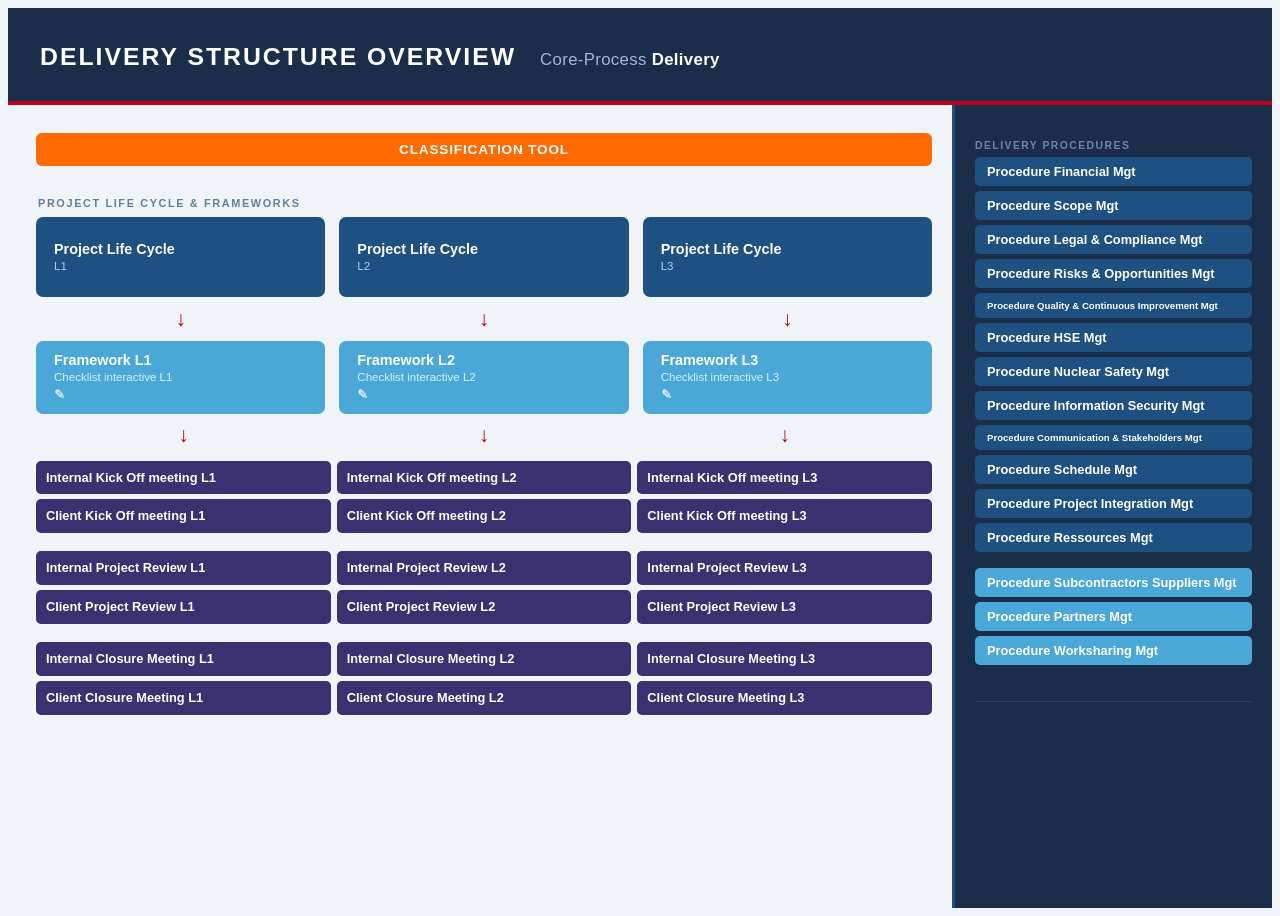
==== index.html @ 49df0cae "Add files via upload" ====
<!doctype html>
<html lang="fr">
<head>
  <meta charset="utf-8">
  <meta name="viewport" content="width=device-width, initial-scale=1">
  <title>Delivery Structure Overview</title>
  <link rel="stylesheet" href="styles.css">
</head>
<body>

<header class="page-header">
  <h1>Delivery Structure Overview</h1>
  <span class="sub">Core-Process <strong>Delivery</strong></span>
</header>

<div class="layout">

  <!-- ═══════════════ LEFT ═══════════════ -->
  <div class="left-panel">

    <div class="classification-banner">Classification Tool</div>

    <p class="section-title">Project Life Cycle &amp; Frameworks</p>

    <div class="plc-section">

      <!-- Level 1 -->
      <div class="plc-row">
        <button class="btn-plc" onclick="window.open('Life_cycle.html', '_blank')">
          Project Life Cycle
          <span class="btn-label">L1</span>
        </button>
        <span class="row-arrow">↓</span>
        <button class="btn-framework" onclick="window.open('matrix.html?phase=opportunity', '_blank')">
          Framework L1
          <span class="btn-label">Checklist interactive L1</span>
        </button>
      </div>

      <!-- Level 2 -->
      <div class="plc-row">
        <button class="btn-plc" onclick="window.open('Life_cycle.html', '_blank')">
          Project Life Cycle
          <span class="btn-label">L2</span>
        </button>
        <span class="row-arrow">↓</span>
        <button class="btn-framework" onclick="window.open('matrix.html?phase=opportunity', '_blank')">
          Framework L2
          <span class="btn-label">Checklist interactive L2</span>
        </button>
      </div>

      <!-- Level 3 -->
      <div class="plc-row">
        <button class="btn-plc" onclick="window.open('Life_cycle.html', '_blank')">
          Project Life Cycle
          <span class="btn-label">L3</span>
        </button>
        <span class="row-arrow">↓</span>
        <button class="btn-framework" onclick="window.open('matrix.html?phase=opportunity', '_blank')">
          Framework L3
          <span class="btn-label">Checklist interactive L3</span>
        </button>
      </div>
    </div>

    <!-- Governance meetings -->
    <div class="meetings-section">
      <div class="meetings-levels" id="meetingLevels"></div>
    </div>

  </div>

  <!-- ═══════════════ RIGHT ═══════════════ -->
  <div class="right-panel">

    <!-- Procedures -->
    <div>
      <p class="right-section-title">Delivery Procedures</p>
      <div class="procedures-grid" id="procedureButtons"></div>
      <div class="procedures-grid" id="procedureButtons2"></div>
    </div>

    <hr class="right-divider">
  </div>
</div>

<script src="data.js"></script>
<script src="home.js"></script>
</body>
</html>
---- styles.css ----
:root {
  --ink: #111827;
  --muted: #5b6472;
  --line: #d8dee8;
  --paper: #f7f9fb;
  --panel: #ffffff;
  --orange: #ff6b00;
  --orange-sand: #FAB475;
  --orange-dark: #ad4100;
  --red: #c90009;
  --red-dark: #970007;
  --red-sand: #FF7A7A;
  --teal: #0997bd;
  --purple: #a72feb;
  --blue: #075d84;
  --sand: #f0d8c2;
  --shadow: 0 16px 38px rgba(16, 24, 40, .12);
  --blue-dark:   #1a2e4a;
  --blue-mid:    #1e5082;
  --blue-light:  #2e7bbf;
  --blue-pale:   #4aa8d8;
  --violet:      #3b3070;
  --violet-hover:#4d409a;
  --red-accent:  #c0001a;
  --white:       #ffffff;
  --bg:          #f0f4f8;
  --text-light:  #e8f0f8;
  --border:      #c8d8e8;
  --assystel-blue: #0078c8;
}

* {
  box-sizing: border-box;
}

body {
  font-family: 'Segoe UI', Arial, sans-serif;
  background: var(--bg);
  min-height: 100vh;
  display: flex;
  flex-direction: column;
}

button,
input {
  font: inherit;
}

button {
  cursor: pointer;
}

/* ── Header ── */
.page-header {
  background: var(--blue-dark);
  color: var(--white);
  padding: 18px 32px 14px;
  border-bottom: 4px solid var(--red-accent);
  display: flex;
  align-items: baseline;
  gap: 24px;
}
.page-header h1 {
  font-size: 1.55rem;
  font-weight: 800;
  letter-spacing: 0.08em;
  text-transform: uppercase;
}

.page-header .sub {
  font-size: 1.05rem;
  font-weight: 400;
  color: #a0b8d0;
  letter-spacing: 0.02em;
}

.page-header .sub strong {
  color: var(--white);
  font-weight: 700;
}

/* ── Layout ── */
.layout {
  display: flex;
  gap: 0;
  flex: 1;
  min-height: 0;
}

/* ── Left panel ── */
.left-panel {
  flex: 1 1 0;
  padding: 28px 20px 28px 28px;
  display: flex;
  flex-direction: column;
  gap: 0;
}

/* ── Right panel ── */
.right-panel {
  width: 320px;
  min-width: 260px;
  background: var(--blue-dark);
  padding: 24px 20px;
  display: flex;
  flex-direction: column;
  gap: 16px;
  border-left: 3px solid var(--blue-mid);
}

/* ── Section titles ── */
.section-title {
  font-size: 0.68rem;
  font-weight: 700;
  letter-spacing: 0.15em;
  text-transform: uppercase;
  color: #6080a0;
  margin-bottom: 8px;
  padding-left: 2px;
}

/* ── Classification Tool banner ── */
.classification-banner {
  background: var(--orange);
  color: var(--white);
  font-weight: 700;
  font-size: 0.85rem;
  letter-spacing: 0.06em;
  text-transform: uppercase;
  padding: 9px 18px;
  border-radius: 6px;
  margin-bottom: 20px;
  text-align: center;
  cursor: default;
}

/* ── PLC rows ── */
.plc-section {
  display: flex;
  flex-direction: row;
  gap: 14px;
}

.plc-row {
  display:flex;
  flex-direction: column;
  align-items: stretch;
  gap: 10px;
  flex: 1;
}

/* PLC button (blue dark) → index.html */
.btn-plc {
  background: var(--blue-mid);
  color: var(--white);
  border: none;
  border-radius: 7px;
  padding: 10px 18px;
  font-size: 0.9rem;
  font-weight: 700;
  cursor: pointer;
  height: 80px;
  width: 100%;
  min-width: 0;
  text-align: left;
  line-height: 1.3;
  transition: background 0.15s, transform 0.1s;
}

.btn-plc:hover { background: var(--blue-light); transform: translateY(-1px); }
.btn-plc .btn-label { font-size: 0.72rem; font-weight: 400; color: #b0d0ee; display: block; }
/* Arrow connector */
.row-arrow {
  display: flex;
  flex-direction: column;
  align-items: center;
  color: var(--red-accent);
  font-size: 1.3rem;
  font-weight: 900;
  padding: 0 2px;
  user-select: none;
}

.row-arrow2 {
  display: flex;
  flex-direction: column;
  align-items: center;
  color: var(--red-accent);
  font-size: 1.3rem;
  font-weight: 900;
  user-select: none;
  padding: 9px 2px;
}

/* Framework button (light blue) → matrix.html */
.btn-framework {
  background: var(--blue-pale);
  color: var(--white);
  border: none;
  border-radius: 7px;
  padding: 10px 18px;
  font-size: 0.9rem;
  font-weight: 700;
  cursor: pointer;
  text-align: left;
  line-height: 1.3;
  transition: background 0.15s, transform 0.1s;
}

.btn-framework:hover { background: #2e9dd4; transform: translateY(-1px); }
.btn-framework .btn-label { font-size: 0.72rem; font-weight: 400; color: #d8f0fc; display: block; }
/* ── Dots on framework ── */
.btn-framework::after {
  content: " ✎";
  font-size: 0.8rem;
  opacity: 0.7;
}

/* ── Right panel sections ── */
.right-section-title {
  font-size: 0.65rem;
  font-weight: 700;
  letter-spacing: 0.14em;
  text-transform: uppercase;
  color: #6888a8;
  margin-bottom: 6px;
}

/* Procedure buttons */
.procedures-grid {
  display: flex;
  flex-direction: column;
  gap: 5px;
  margin-bottom: 16px;
}

.large-btn-procedure {
  background: var(--blue-mid);
  color: var(--white);
  border: none;
  border-radius: 5px;
  padding: 7px 12px;
  font-size: 0.6rem;
  font-weight: 600;
  cursor: pointer;
  text-align: left;
  transition: background 0.15s;
  white-space: nowrap;
  overflow: hidden;
  text-overflow: ellipsis;
}

.btn-procedure {
  background: var(--blue-mid);
  color: var(--white);
  border: none;
  border-radius: 5px;
  padding: 7px 12px;
  font-size: 0.8rem;
  font-weight: 600;
  cursor: pointer;
  text-align: left;
  transition: background 0.15s;
  white-space: nowrap;
  overflow: hidden;
  text-overflow: ellipsis;
}

.large-btn-procedure2 {
  background: var(--blue-mid);
  color: var(--white);
  border: none;
  border-radius: 5px;
  padding: 7px 12px;
  font-size: 0.6rem;
  font-weight: 600;
  cursor: pointer;
  text-align: left;
  transition: background 0.15s;
  white-space: nowrap;
  overflow: hidden;
  text-overflow: ellipsis;
}

.btn-procedure2 {
  background: var(--blue-pale);
  color: var(--white);
  border: none;
  border-radius: 5px;
  padding: 7px 12px;
  font-size: 0.8rem;
  font-weight: 600;
  cursor: pointer;
  text-align: left;
  transition: background 0.15s;
  white-space: nowrap;
  overflow: hidden;
  text-overflow: ellipsis;
}

.btn-procedure:hover { background: var(--blue-light); }
.btn-procedure2:hover { background: #2e9dd4; }
.large-btn-procedure:hover { background: var(--blue-light); }
.large-btn-procedure2:hover { background: #2e9dd4; }


/* ── Procedure sub-buttons ── */
.proc-wrapper {
  display: flex;
  flex-direction: column;
}

.btn-procedure.is-expanded {
  border-bottom-left-radius: 0;
  border-bottom-right-radius: 0;
  background: var(--blue-light);
}

.proc-sub-group {
  display: none;
  flex-direction: column;
  gap: 2px;
  padding: 4px 0 4px 16px;
  border-left: 3px solid var(--blue-light);
  margin-left: 6px;
}

.proc-sub-group.open {
  display: flex;
}

.btn-procedure--child {
  border-radius: 4px;
  font-size: 0.77rem;
}

.btn-procedure--child::before {
  content: "└ ";
  opacity: 0.45;
  font-size: 0.72rem;
}

.btn-procedure--child2 {
  border-radius: 4px;
  font-size: 0.52rem;
}

.btn-procedure--child2::before {
  content: "└ ";
  opacity: 0.45;
  font-size: 0.47rem;
}

.btn-procedure--doc {
  background: var(--violet);
}

.btn-procedure--doc:hover {
  background: var(--violet-hover);
}

/* Sub-docs row (PMOP, HSE Plan, etc.) */
.subdocs-row {
  display: flex;
  flex-wrap: wrap;
  gap: 5px;
  margin-bottom: 4px;
}

.btn-subdoc {
  background: #14243a;
  color: #88b0d0;
  border: 1px solid #2a4a6a;
  border-radius: 4px;
  padding: 4px 10px;
  font-size: 0.72rem;
  font-weight: 600;
  cursor: default;
  letter-spacing: 0.04em;
}

.btn-subdoc:hover{
  cursor: pointer;
}

/* Meeting / governance buttons */
.meetings-section {
  flex: 1;
}
.meetings-levels {
  display: flex;
  gap: 6px;
  flex:1;
}

.meetings-col {
  flex: 1;
  display: flex;
  flex-direction: column;
  gap: 5px;
}

.btn-meeting {
  background: var(--violet);
  color: var(--white);
  border: none;
  border-radius: 5px;
  padding: 9px 10px;
  font-size: 0.8rem;
  font-weight: 600;
  cursor: pointer;
  text-align: left;
  line-height: 1.25;
  transition: background 0.15s;
  width: 100%;
}

.btn-meeting:hover { background: var(--violet-hover); }
/* "Applied when relevant" note */
.applied-note {
  font-size: 0.65rem;
  color: #6888a8;
  font-style: italic;
  margin-top: 6px;
  text-align: right;
}

/* Divider line in right panel */
.right-divider {
  border: none;
  border-top: 1px solid #2a3e56;
  margin: 4px 0;
}

/* Linked-to badge */
.linked-badge {
  display: inline-block;
  background: #0e1e2e;
  border: 1px solid #2a4a6a;
  border-radius: 4px;
  padding: 3px 8px;
  font-size: 0.65rem;
  color: #6888a8;
  margin-bottom: 4px;
}

/* ─── Layout ─── */

.page {
  width: min(1600px, 100%);
  margin: 0 auto;
  padding: 28px clamp(16px, 2vw, 34px) 42px;
}

.topbar {
  display: grid;
  grid-template-columns: 1fr auto;
  gap: 20px;
  align-items: end;
  margin-bottom: 18px;
}

.topbar.is-bid {
  direction: ltr;
}

.topbar.is-real {
  direction: rtl;
  text-align: right;
}

.topbar.is-real .subtitle {
  margin-left: auto;
  margin-right: 0;
}

/* Empêche le texte de s'inverser aussi */
.topbar.is-real > * {
  direction: ltr;
}

.page_title {
  margin: 0;
  color: var(--blue);
  font-size: clamp(30px, 5vw, 66px);
  line-height: .95;
  text-transform: uppercase;
  letter-spacing: 0;
  text-shadow: 0 3px 0 rgba(0, 0, 0, .10);
}

.subtitle {
  margin: 8px 0 0;
  max-width: 860px;
  color: var(--muted);
  font-size: 16px;
  line-height: 1.45;
}

.workspace {
  display: grid;
  grid-template-columns: minmax(0, 1fr) 330px;
  gap: 18px;
  align-items: start;
}

.main {
  min-width: 0;
}

/* ─── Lifecycle diagram ─── */

.lifecycle {
  position: relative;
  min-height: 680px;   /* était 520px — plus de hauteur pour séparer les deux tracks */
  overflow: hidden;
  border: 1px solid var(--line);
  border-radius: 8px;
  background: #eef5f6;
  box-shadow: var(--shadow);
}

.lane-label {
  position: absolute;
  left: 24px;
  z-index: 2;
  margin: 0;
  font-weight: 900;
  text-transform: uppercase;
  letter-spacing: 0;
  text-shadow: 0 3px 0 rgba(0, 0, 0, .10);
}

.lane-label.bid {
  position: absolute;
  top: 18px;
  left: 24px;
  color: var(--orange);
  font-size: clamp(22px, 3vw, 38px);
  font-weight: 900;
  text-transform: uppercase;
  z-index: 2;
}

.lane-label.real {
  position: absolute;
  bottom: 270px;
  left: 24px;
  color: var(--red);
  font-size: clamp(22px, 3vw, 38px);
  font-weight: 900;
  text-transform: uppercase;
  z-index: 2;
  margin-bottom: 15px;
}

.bid-track,
.real-track
.gate-track {
  position: absolute;
  left: 28px;
  right: 28px;
  display: grid;
  z-index: 3;
}

.bid-track {
  position: absolute;
  top: 80px;
  left: 28px;
  right: 28px;
  display: grid;
  /* 4 phases + 4 gates (gate after each phase incl. handover transition) */
  grid-template-columns: 1fr 52px 1fr 52px 1fr 52px 1fr 52px;
  gap: 0;
  align-items: stretch;
  z-index: 3;
  margin-top: 30px;
}

.gate-track {
  position: absolute;
  top: 80px;
  left: 28px;
  right: 28px;
  display: grid;
  grid-template-columns: repeat(4, minmax(130px, 1fr));
  z-index: 3;
}

/* ─── Gate node (clickable, intercalated between phases) ─── */
.gate-node {
  display: flex;
  flex-direction: column;
  align-items: center;
  justify-content: flex-start;
  padding-top: 14px;
  gap: 5px;
  background: var(--orange-sand);
  border: none;
  border: 2px solid rgba(255,255,255,.45);
  color: var(--orange-dark);
  cursor: pointer;
  transition: filter .15s, transform .15s;
  position: relative;
  min-height: 86px;
  overflow: visible;
}

.gate-node2 {
  display: flex;
  flex-direction: column;
  align-items: center;
  justify-content: flex-start;
  padding-top: 14px;
  gap: 5px;
  background: var(--red-sand);
  border: none;
  border: 2px solid rgba(255,255,255,.45);
  color: var(--red-dark);
  cursor: pointer;
  transition: filter .15s, transform .15s;
  position: relative;
  min-height: 86px;
  overflow: visible;
}

.gate-node,
.gate-node2 {
  width: 100%;
  padding-top: 8px;
  padding-bottom: 15px;
  min-height: unset;
}

.gate-node:hover {
  filter: brightness(.88);
  transform: translateY(-2px);
}

.gate-node2:hover {
  filter: brightness(.88);
  transform: translateY(-2px);
}

.gate-node-badge {
  font-size: 9px;
  font-weight: 800;
  color: #fff;
  background: var(--teal);
  border: 2px dashed #fff;
  border-radius: 50%;
  width: 50px;
  height: 50px;
  display: flex;
  align-items: center;
  justify-content: center;
  text-align: center;
  line-height: 1.1;
  flex-shrink: 0;
}

.gate-node-badge2 {
  font-size: 9px;
  font-weight: 800;
  color: #fff;
  background: var(--purple);
  border: 2px dashed #fff;
  border-radius: 50%;
  width: 50px;
  height: 50px;
  display: flex;
  align-items: center;
  justify-content: center;
  text-align: center;
  line-height: 1.1;
  flex-shrink: 0;
}

.gate-node-badge,
.gate-node-badge2 {
  position: absolute;
  top: 0;                   /* bord supérieur du wrapper */
  left: 50%;
  transform: translate(-50%, -85%);  /* 75% du badge dépasse au-dessus, 25% reste dans le wrapper */
  z-index: 4;
  flex-shrink: 0;
  /* conserver toutes vos autres règles (taille, couleur, border...) */
}

.gate-node-symbol {
  display: flex;
  align-items: center;
  justify-content: center;
  width: 32px;
  height: 32px;
  border-radius: 5px;
  background: #f4d4a6;
  color: #111827;
  font-size: 20px;
  font-weight: 900;
  flex-shrink: 0;
}

.gate-node-title {
  writing-mode: horizontal-tb;   /* remplace vertical-rl */
  transform: none;
  font-size: clamp(10px, 1.4vw, 13px);
  font-weight: 900;
  text-transform: uppercase;
  text-align: center;
  color: var(--orange-dark);
  line-height: 1.2;
  margin-top: 25px;
  padding: 0 2px;
  white-space: normal;
  width: 100px;
}

.gate-node-title2 {
  writing-mode: horizontal-tb;   /* remplace vertical-rl */
  transform: none;
  font-size: clamp(10px, 1.4vw, 13px);
  font-weight: 900;
  text-transform: uppercase;
  text-align: center;
  color: var(--orange-dark);
  line-height: 1.2;
  margin-top: 5px;
  padding: 0 2px;
  white-space: normal;
  width: 100px;
  margin-left: 50px;
}

.gate-node-title3 {
  transform: translateX(-50%) rotate(-90deg);  font-size: clamp(10px, 1.4vw, 13px);
  font-weight: 900;
  text-transform: uppercase;
  text-align: center;
  color: var(--orange-dark);
  line-height: 1.2;
  margin-top: 24px;
  padding: 0 2px;
  white-space: normal;
  width: 100px;
  margin-left: 95px;
}

.real-track {
  position: absolute;
  bottom: -35px;
  left: 28px;
  right: 28px;
  display: grid;
  /* 4 real phases + 3 gates between them */
  grid-template-columns: 1fr 52px 52px 1fr 52px 52px 52px 1fr 52px 52px 1fr;
  gap: 0;
  align-items: stretch;
  z-index: 3;
  height: 184.242px;
}

/* ─── Phase nodes ─── */

.phase-wrapper {
  display: flex;
  flex-direction: column;
  align-items: stretch;
  min-width: 0;
}

.phase-node {
  min-height: 60px;       /* était 86px */
  border: 0;
  border-right: 2px solid rgba(255, 255, 255, .52);
  padding: 10px 14px;     /* était 14px 20px 14px */
  color: #fff;
  text-align: left;
  box-shadow: 0 4px 18px rgba(6, 6, 8, 0.18);
  transition: transform .16s ease, filter .16s ease, box-shadow .16s ease;
}

.phase-node:hover,
.phase-node:focus-visible {
  transform: translateY(-2px);
  filter: brightness(0.88);
  outline: 3px solid rgba(9, 151, 189, .26);
  outline-offset: 3px;
  color: #fff;
}

.phase-node.active {
  box-shadow: 0 0 0 4px #fff, 0 0 0 8px rgba(9, 151, 189, .42), 0 14px 30px rgba(17, 24, 39, .22);
}

.phase-node.bid  { background: var(--orange); }
.phase-node.real { background: var(--red); }
.phase-node.gate {background: #f79595;}
.phase-node.after { background: #ef9825; }

.phase-title {
  display: block;
  font-weight: 900;
  font-size: clamp(12px, 2.4vw, 14px);
  line-height: 1;
  text-transform: uppercase;
  letter-spacing: 0;
}

.phase-kicker {
  display: block;
  margin-top: 4px;
  font-weight: 800;
  font-size: clamp(8px, 2.4vw, 12px);
  text-transform: uppercase;
  opacity: .94;
}

.phase-note {
  margin: 4px 4px 0;
  font-style: italic;
  font-weight: 600;
  font-size: 11px;
  line-height: 1.25;
  color: #555;            /* texte sombre sur fond clair */
  text-align: left;
}

/* ─── Handover loop arrow ─── */

.handover-loop {
  position: absolute;
  top: 142px;
  right: 92px;
  width: 270px;
  height: 245px;
  border: 46px solid var(--orange);
  border-left-color: transparent;
  border-radius: 50%;
  transform: rotate(18deg);
  z-index: 1;
  opacity: .95;
}

.handover-loop::after {
  content: "";
  position: absolute;
  right: 12px;
  bottom: -53px;
  width: 0;
  height: 0;
  border-left: 62px solid transparent;
  border-right: 22px solid transparent;
  border-top: 72px solid var(--orange);
  transform: rotate(-20deg);
}

/* ─── Real-track backing strip ─── */

.real-backing {
  position: absolute;
  left: 0;
  right: 200px;
  bottom: 210px;
  height: 60px;
  background: var(--sand);
  border-radius: 0 54px 54px 0;
  z-index: 1;
}

/* ─── Governance bar ─── */

.governance {
  position: absolute;
  left: 0;
  right: 0;
  bottom: 205px;
  z-index: 2;
}

.gov-title {
  margin-left: 28px;
  color: var(--teal);
  font-weight: 900;
  text-transform: uppercase;
  font-size: 15px;
}

.gov-title-cell {
  position: relative;
  vertical-align: top;
  padding: 4px 0 0 0;
}

.gov-bar-label-cell {
  padding-left: 12px;
  font-weight: 700;
  font-size: 12px;
  color: #fff;
  height: 36px;
  vertical-align: middle;
}

.gov-line.internal { background: var(--teal); }
.gov-line.client   { background: var(--purple); }

/* ─── Content area ─── */

.content {
  margin-top: 18px;
  display: grid;
  grid-template-columns: minmax(0, 1fr);
  gap: 16px;
}

/* ─── Matrix panel ─── */

.matrix-panel {
  min-width: 0;
  border: 1px solid var(--line);
  border-radius: 8px;
  background: #fff;
  box-shadow: var(--shadow);
  overflow: visible; /* ← était hidden */
}

.matrix-head.bid { background: var(--orange); }

.matrix-current {
  flex: 0 0 auto;
  margin-right: 1px;
  padding: 8px 10px;
  border: 1px solid rgba(255, 255, 255, .48);
  border-radius: 8px;
  font-weight: 900;
  text-transform: uppercase;
  white-space: nowrap;
}


.arrow-right {
  font-size: 1.5em;
  display: inline-block;
  vertical-align: middle;
  color: #fff;
}

.arrow-left {
  font-size: 1.5em; 
  display: inline-block;
  vertical-align: middle;
  transform: scaleX(-1);
  color: #fff;
}

.matrixCtext {
  vertical-align: middle;
  color: #fff;
}

.matrix-wrap {
  overflow: auto;
  max-height: 800px;
  border-radius: 8px; /* reprend le rayon ici */
  min-width: 0;
}

.matrix-footer-wrap {
  position: sticky;
  bottom: 0;
  z-index: 10;
  background: #fff;
  overflow: hidden;
  border-top: 2px solid var(--teal);
  /*overflow: visible;
  height: auto;       
  flex-shrink: 0;*/ /* ← ne se compresse pas si dans un flex */
}

.matrix-footer-wrap .footer-table {
  width: 100%;
  min-width: 980px; /* même min-width que checklist-table */
  border-collapse: separate;
  border-spacing: 0;
  table-layout: fixed; /* colonnes identiques au tableau principal */
}

.checklist-table {
  width: 100%;
  min-width: 1160px;
  border-collapse: separate;
  border-spacing: 0;
}

.checklist-table th,
.checklist-table td {
  border-right: 1px solid var(--line);
  border-bottom: 1px solid var(--line);
  vertical-align: top;
}

.checklist-table thead th {
  position: sticky;
  top: 0;
  z-index: 3;
  color: #fff;
  background: var(--orange);
  text-align: left;
}

.checklist-table tfoot td {
  position: sticky;
  z-index: 3;
}

.checklist-table tfoot tr {
  height: 36px;
}

.checklist-table tfoot .gov-row-label td {
  bottom: 72px;
  background: #f7f9fb;   /* fond opaque indispensable pour le sticky */
}

.checklist-table tfoot .gov-row-internal td {
  bottom: 36px;
  background: var(--teal); /* cohérent avec gov-bar-label-cell.internal */
}

.checklist-table tfoot .gov-row-client td {
  bottom: 0;
  background: var(--purple); /* cohérent avec gov-bar-label-cell.client */
}

/* première colonne du tfoot : sticky horizontal ET vertical cumulés */
.checklist-table tfoot td:first-child {
  z-index: 5; /* au-dessus des autres cellules sticky */
}



/* Étiquettes de gauche : sticky aussi horizontalement */
.checklist-table tfoot td:first-child {
  position: sticky;
  left: 0;
  z-index: 5;    /* au-dessus des autres cellules sticky */
}

/* fond opaque pour la colonne gauche du tfoot selon la ligne */
.checklist-table tfoot .gov-row-label td:first-child   { background: #f7f9fb !important; }
.checklist-table tfoot .gov-row-internal td:first-child { background: var(--teal) !important; }
.checklist-table tfoot .gov-row-client td:first-child   { background: var(--purple) !important; }
.checklist-table thead th:first-child {
  left: 0;
  z-index: 4;
}

.checklist-table tbody th.row-category {
  position: sticky;
  left: 0;
  z-index: 2;
  background: #fff;   /* fond opaque pour masquer ce qui passe derrière */
}

.phase-column {
  min-width: 205px;
  border: 0;
  padding: 12px 14px;
  color: #fff;
  background: transparent;
  text-align: left;
  font-weight: 900;
  text-transform: uppercase;
  line-height: 1.08;
}

.phase-column span {
  display: block;
  margin-top: 4px;
  font-size: 11px;
  opacity: .86;
}

.row-category {
  min-width: 205px;
  border: 0;
  padding: 12px 14px;
  color: #fff;
  background: transparent;
  font-weight: 900;
  text-transform: uppercase;
  line-height: 1.08;
}

.row-category button {
  display: grid;
  grid-template-columns: 75px 1fr;
  grid-template-rows: auto auto;
  gap: 15px;
  width: 100%;
  min-height: unset;
  border: 0;
  padding :10px;
  color: var(--blue);
  background: #fff;
  text-align: left;
  font-weight: 900;
  text-transform: uppercase;
  line-height: 1.1;
}

.row-category .mark {
  grid-column: 1;
  grid-row: 1 / 3;
  width: 75px;
  height: 75px;
  border-radius: 6px;
  object-fit: contain;
}

.matrix-cell {
  min-width: 205px;
  height: 82px;
  padding: 12px 14px;
  background: #fff8f8;
}

.active-column {
  background: var(--orange-dark);
}

.matrix-cell.active-column {
  background: var(--orange-dark);
}

.matrix-cell.active-column button {
  color: #fff;
}

.matrix-cell.active-column .cell-count {
  color: #fff;
}

.matrix-cell.active-column .cell-preview {
  color: rgba(255, 255, 255, 0.85);
}

.matrix-cell:nth-child(even):not(.active-column):not(.active) { background: #fff; }

.matrix-cell button {
  width: 100%;
  height: 100%;
  min-height: unset;
  border: 0;
  padding: 10px 12px;
  color: var(--ink);
  background: transparent;
  text-align: left;
}

.matrix-cell button:hover,
.matrix-cell button:focus-visible,
.row-category button:hover,
.row-category button:focus-visible {
  outline: 3px solid rgba(9, 151, 189, .22);
  outline-offset: -3px;
  background: #edfaff;
}

.matrix-cell.active-column button:hover {
  background: var(--orange);
}

.matrix-cell.active {
  background: var(--orange);
  box-shadow: inset 0 0 0 3px var(--muted);
}

.cell-count {
  display: block;
  color: var(--blue);
  font-size: 12px;
  font-weight: 900;
  text-transform: uppercase;
}

.cell-preview {
  display: block;
  margin-top: 6px;
  max-height: 48px;
  overflow: hidden;
  color: var(--muted);
  font-size: 12px;
  line-height: 1.32;
}

.is-hidden { display: none; }

/* ─── Governance tfoot ─── */

/* tfoot rows: don't override td sticky with static on the tr */

tfoot td {
  background: #f7f9fb;
}

.gov-row-title td {
  background: #f7f9fb !important;
  border-top: 2px solid var(--teal);
  padding: 6px 12px;
  padding-bottom: 60px;
}

.gov-strip-label {
  display: block;
  font-size: 13px;
  font-weight: 900;
  color: var(--teal);
  text-transform: uppercase;
  padding: 6px 0;
}

.gov-title-cell {
  position: relative;
  vertical-align: top;
  padding: 4px 0 0 0;
  background: #f7f9fb !important;
  border-top: 2px solid var(--teal);
}

.gov-gate-label {
  font-size: 11px;
  font-weight: 900;
  text-transform: uppercase;
  color: #fff;
  line-height: 1.2;
  text-align: right;
  display: block;
  padding: 0 4px;
}

.gov-gate-card {
  position: absolute;
  right: -48px;
  top: 4px;
  width: 96px;
  padding: 6px 8px;
  background: #f4d4a6;
  border: 2px solid rgba(255, 255, 255, .65);
  border-radius: 4px;
  box-shadow: 0 4px 12px rgba(17, 24, 39, .18);
  z-index: 20;
  text-align: center;
}

.gov-gate-title {
  font-size: 11px;
  font-weight: 900;
  text-transform: uppercase;
  color: var(--orange-dark);
  line-height: 1.15;
}

.gov-bar-label-cell {
  height: 36px;
  padding: 0 12px;
  font-weight: 700;
  font-size: 12px;
  color: #fff;
  vertical-align: middle;
}

.gov-bar-label-cell.internal { background: var(--teal) !important; }
.gov-bar-label-cell.client   { background: var(--purple) !important; }

.gov-cell-bar {
  position: relative;
  height: 36px;
  padding: 0;
  vertical-align: middle;
}

.gov-cell-bar.internal { background: var(--teal) !important; }
.gov-cell-bar.client   { background: var(--purple) !important; }

.gov-badge-btn {
  position: absolute;
  right: -22px;
  top: -43px;
  z-index: 20; /* au-dessus de tout */
  width: 44px;
  height: 44px;
  border: 3px dashed #fff;
  border-radius: 50%;
  background: var(--teal);
  color: #fff;
  font-size: 18px;
  font-weight: 900;
  cursor: pointer;
  transition: filter .14s;
}

.gate-wrapper {
  display: flex;
  flex-direction: column;
  align-items: center;
  position: relative;
  min-width: 0;
  padding-top: 12.5px;        /* 25% de la hauteur du badge (50px * 0.25) : le badge dépasse à 75% au-dessus du wrapper */
}

/* Bande visible entre le haut du wrapper et le gate-node : habille les 25%
   du badge qui restent "à l'intérieur" avec le même fond/bordure que le node.
   Elle dépasse aussi un peu au-dessus du wrapper et un peu en dessous du
   début du gate-node, pour créer l'effet "pilule" autour du badge. */
.gate-wrapper--bid::before,
.gate-wrapper--real::before {
  content: "";
  position: absolute;
  top: -15px;
  left: 0;
  right: 0;
  height: 31.5px;            /* 6px au-dessus + 12.5px d'origine + 6px en dessous */
  border-left: 2px solid rgba(255,255,255,.45);
  border-right: 2px solid rgba(255,255,255,.45);
  border-radius: 10px 10px 0 0;
  z-index: 2;
}

.gate-wrapper--bid::before {
  background: var(--orange-sand);
}

.gate-wrapper--real::before {
  background: var(--red-sand);
}

.gov-badge-btn:hover { filter: brightness(1.2); }

.checklist-table tfoot.gov-strip tr {
  height: auto;
}

.checklist-table tfoot.gov-strip td {
  overflow: visible;
}

.checklist-table tfoot.gov-strip .gov-row-label {
  height: 30px;
}

.checklist-table tfoot.gov-strip .gov-row-internal {
  height: 38px;
}

.checklist-table tfoot.gov-strip .gov-row-client {
  height: 112px;
}

.checklist-table tfoot.gov-strip .gov-row-label td {
  bottom: 150px;
  z-index: 8;
  background: #f7f9fb !important;
  border-bottom: 0;
}

.checklist-table tfoot.gov-strip .gov-row-internal td {
  bottom: 112px;
  z-index: 20;
  height: 38px;
  background: transparent !important;
  border-bottom: 0;
}

.checklist-table tfoot.gov-strip .gov-row-client td {
  bottom: 0;
  z-index: 10;
  height: 112px;
  background: rgba(255, 255, 255, .97) !important;
  border-bottom: 0;
}

.checklist-table tfoot.gov-strip td:first-child {
  z-index: 45;
}

.checklist-table tfoot.gov-strip .gov-row-internal td:first-child {
  z-index: 42;
  background: var(--teal) !important;
}

.checklist-table tfoot.gov-strip .gov-row-client td:first-child {
  z-index: 45;
  background: linear-gradient(to bottom, #eef5f8 0 4px, var(--purple) 4px 42px, rgba(255, 255, 255, .97) 42px 100%) !important;
}

.checklist-table tfoot.gov-strip .gov-cell-bar {
  position: sticky;
}

.checklist-table tfoot.gov-strip .gov-cell-bar::before {
  content: "";
  position: absolute;
  left: -1px;
  right: -1px;
  z-index: 0;
  pointer-events: none;
}

.checklist-table tfoot.gov-strip .gov-cell-bar::after {
  content: "";
  position: absolute;
  left: -1px;
  right: -1px;
  top: 0;
  height: 4px;
  z-index: 0;
  background: #eef5f8;
  pointer-events: none;
}

.checklist-table tfoot.gov-strip .gov-cell-before-event::before {
  right: 42px;
}

.checklist-table tfoot.gov-strip .gov-cell-after-event::before {
  left: 38px;
}

.checklist-table tfoot.gov-strip .gov-cell-end-event::before {
  right: 92px;
}


.checklist-table tfoot.gov-strip.gov-strip-real .gov-cell-before-event::before {
  right: 40px;
}


.checklist-table tfoot.gov-strip.gov-strip-real .gov-cell-after-event::before {
  left: 32px;
}

.checklist-table tfoot.gov-strip .gov-cell-bar.internal::before {
  top: 0;
  height: 38px;
  background: var(--teal);
}

.checklist-table tfoot.gov-strip .gov-cell-bar.client::before {
  top: 4px;
  height: 38px;
  background: var(--purple);
}

.checklist-table tfoot.gov-strip .gov-cell-bar.internal::after {
  display: none;
}

/* ── Separator line between internal and client rows ── */
/* Drawn on the client row's ::after, same span as the bars,
   so it naturally stops at gate boundaries. */


.gov-strip .gov-strip-label {
  color: #12a6c8;
  font-size: 14px;
  line-height: 1;
  padding: 10px 0 4px;
  text-shadow: 0 1px 0 rgba(255, 255, 255, .8);
}

.gov-strip .gov-bar-label-cell {
  white-space: nowrap;
}

.gov-strip .gov-bar-label-cell.internal {
  font-size: 14px;
  font-weight: 500;
  text-align: center;
  vertical-align: middle;
}

.gov-strip .gov-bar-label-cell.client {
  padding-top: 10px;
  font-size: 14px;
  font-weight: 500;
  text-align: center;
  vertical-align: top;
}

.gov-strip .gov-cell-bar {
  overflow: visible;
}

.checklist-table tfoot.gov-strip .gov-row-internal td.gov-cell-with-event {
  z-index: 40;
}

.gov-event {
  position: absolute;
  top: -34px;
  right: -43px;
  z-index: 12;
  width: 88px;
  height: 172px;
  border: 0;
  padding: 0;
  color: inherit;
  background: transparent;
  overflow: visible;
  isolation: isolate;
}

.gov-event::before {
  content: "";
  position: absolute;
  top: 34px;
  left: 50%;
  z-index: 1;
  width: 82px;
  height: 112px;
  background: linear-gradient(180deg, #f59a9d, #f08a8d);
  transform: translateX(-50%);
}


.gov-event:hover .gov-event-pillar,
.gov-event:focus-visible .gov-event-pillar {
  filter: brightness(1.06);
}

.gov-event:focus-visible {
  outline: 3px solid rgba(9, 151, 189, .3);
  outline-offset: 4px;
}

.gov-event-end {
  right: 8px;
}

.gov-event-badges {
  position: absolute;
  top: 0;
  left: 0;
  right: 0;
  z-index: 8;
  display: flex;
  justify-content: center;
  gap: 3px;
}

.gov-event-badge {
  display: grid;
  place-items: center;
  width: 48px;
  height: 48px;
  border: 4px dashed #fff;
  border-radius: 50%;
  background: var(--teal);
  box-shadow: 0 0 0 2px var(--teal), 0 7px 12px rgba(17, 24, 39, .18);
  color: #fff;
  font-size: 10px;
  font-weight: 700;
  line-height: 1;
  text-align: center;
}

.gov-event-badge-client,
.gov-event-badge + .gov-event-badge {
  background: var(--purple);
  box-shadow: 0 0 0 2px var(--purple), 0 7px 12px rgba(17, 24, 39, .18);
}

.gov-event-pillar {
  position: absolute;
  top: 40px;
  left: 50%;
  z-index: 4;
  display: grid;
  place-items: center;
  gap: 6px;
  width: 52px;
  height: 102px;
  border: 1px solid rgba(255, 255, 255, .62);
  background: linear-gradient(180deg, #f59a9d, #f08a8d);
  box-shadow: 0 4px 12px rgba(17, 24, 39, .18);
  transform: translateX(-50%);
}

.gov-event-title {
  position: absolute;
  top: 146px;
  left: 50%;
  z-index: 8;
  width: 132px;
  color: #c45b00;
  font-size: 13px;
  font-weight: 900;
  line-height: 1.02;
  text-align: center;
  text-transform: none;
  transform: translateX(-50%);
}

.gov-event-icon {
  display: grid;
  place-items: center;
  font-size: 22px;
  line-height: 1;
  z-index: 7;
}

.gov-symbol-traffic {
  width: 20px;
  height: 32px;
  border-radius: 4px;
  background: #1f2933;
  box-shadow: inset 0 0 0 1px rgba(255, 255, 255, .25);
}

.gov-symbol-traffic::before {
  content: "";
  position: absolute;
  top: 5px;
  left: 50%;
  width: 7px;
  height: 7px;
  border-radius: 50%;
  background: #f20d19;
  box-shadow: 0 10px 0 #f3d12f, 0 20px 0 #21c657;
  transform: translateX(-50%);
}

.gov-symbol-document::before {
  content: "";
  width: 23px;
  height: 28px;
  border: 2px solid #111827;
  border-radius: 2px;
  background:
    linear-gradient(#111827, #111827) 5px 8px / 13px 1px no-repeat,
    linear-gradient(#111827, #111827) 5px 14px / 13px 1px no-repeat,
    linear-gradient(#111827, #111827) 5px 20px / 10px 1px no-repeat,
    #fff3c6;
}

.gov-symbol-handshake::before {
  content: "\1F91D";
  font-size: 24px;
  line-height: 1;
}

.gov-symbol-info {
  border: 2px solid #111827;
  border-radius: 50%;
  font-size: 24px;
  font-family: Georgia, serif;
  font-weight: 700;
}

.gov-symbol-info::before {
  content: "i";
}

.gov-symbol-start {
  width: 26px;
  height: 20px;
  border-radius: 50%;
  background: #1dbf4f;
  color: #fff;
  font-size: 6px;
  font-weight: 900;
}

.gov-symbol-start::before {
  content: "START";
}

.gov-symbol-review::before {
  content: "";
  width: 26px;
  height: 24px;
  border-radius: 3px;
  background:
    linear-gradient(to top, #18b957 0 45%, transparent 45% 100%) 3px 4px / 5px 18px no-repeat,
    linear-gradient(to top, #f3b230 0 65%, transparent 65% 100%) 11px 4px / 5px 18px no-repeat,
    linear-gradient(to top, #18b957 0 35%, transparent 35% 100%) 19px 4px / 5px 18px no-repeat,
    #ffe5b5;
}

.gov-symbol-steering {
  border: 2px solid #111827;
  border-radius: 50%;
  font-size: 9px;
  font-weight: 900;
}

.gov-symbol-steering::before {
  content: "SC";
}

.gov-symbol-target {
  border: 2px solid #111827;
  border-radius: 50%;
}

.gov-symbol-target::before,
.gov-symbol-target::after {
  content: "";
  position: absolute;
  border-radius: 50%;
}

.gov-symbol-target::before {
  width: 18px;
  height: 18px;
  border: 2px solid #111827;
}

.gov-symbol-target::after {
  width: 5px;
  height: 5px;
  background: #111827;
}

.gov-strip-real .gov-event-boundary {
  width: 92px;
  height: 160px;
}

.gov-strip-real .gov-event-boundary::before {
  top: 30px;
  width: 74px;
  height: 102px;
}

.gov-strip-real .gov-event-boundary .gov-event-badges {
  left: 50%;
  right: auto;
  width: 76px;
  transform: translateX(-50%);
}

.gov-strip-real .gov-event-boundary .gov-event-badge {
  width: 37px;
  height: 37px;
  border-width: 3px;
  font-size: 7px;
}

.gov-strip-real .gov-event-boundary .gov-event-pillar {
  top: 30px;
  width: 50px;
  height: 102px;
}

.gov-strip-real .gov-event-boundary .gov-event-title {
  top: 143px;
  width: 106px;
  font-size: 12px;
}

.gov-review-cluster {
  position: absolute;
  top: -34px;
  left: 58px;
  z-index: 48;
  width: 188px;
  height: 160px;
  pointer-events: none;
}

.gov-review-loop {
  position: absolute;
  top: 6px;
  left: 20px;
  width: 128px;
  height: 46px;
  border: 5px solid rgba(201, 0, 9, .8);
  border-bottom: 0;
  border-radius: 72px 72px 0 0;
}

.gov-review-loop::after {
  content: "";
  position: absolute;
  right: -7px;
  top: 34px;
  border-left: 8px solid rgba(201, 0, 9, .8);
  border-top: 7px solid transparent;
  border-bottom: 7px solid transparent;
  transform: rotate(36deg);
}

.gov-review-cluster .gov-event {
  top: 0;
  right: auto;
  width: 42px;
  height: 158px;
  pointer-events: auto;
}

.gov-review-1 { left: 0; }
.gov-review-2 { left: 42px; }
.gov-review-3 { left: 84px; }
.gov-review-4 { left: 126px; }

.gov-event-review .gov-event-badge {
  width: 34px;
  height: 34px;
  border-width: 3px;
  font-size: 7px;
}

.gov-event-review::before {
  top: 29px;
  width: 38px;
  height: 96px;
}

.gov-event-review .gov-event-pillar {
  top: 29px;
  width: 34px;
  height: 96px;
}

.gov-event-review .gov-event-symbol {
  width: 24px;
  height: 24px;
}

.gov-event-review .gov-event-title {
  top: 116px;
  width: 64px;
  color: #c45b00;
  font-size: 10px;
  line-height: 1;
  transform: translateX(-50%) rotate(90deg);
  transform-origin: center;
}

.gov-icon {
  position: absolute;
  right: -14px;
  top: 50%;
  transform: translateY(-50%);
  font-size: 24px;
  z-index: 6;
}

tfoot .real { color: var(--red); }

.category-rail {
  display: grid;
  gap: 8px;
  align-self: start;
  position: sticky;
  top: 16px;
}

.category-filter {
  display: grid;
  grid-template-columns: 38px 1fr;
  gap: 8px;
  align-items: center;
  min-height: 48px;
  border: 1px solid var(--line);
  border-radius: 8px;
  background: #fff;
  color: var(--blue);
  padding: 6px 8px;
  text-align: left;
  font-weight: 900;
  font-size: 11px;
  text-transform: uppercase;
  line-height: 1.08;
}

.category-filter .mark {
  display: grid;
  place-items: center;
  width: 38px;
  height: 38px;
  border-radius: 6px;
  background: #ffe0e0;
  color: #111827;
  font-size: 18px;
  font-weight: 900;
}

.row-category button .category-subtitle {
  grid-column: 2;
  grid-row: 2;
  margin-top: 4px;
  color: var(--muted);
  font-size: 11px;
  font-weight: 400;
  text-transform: none;
  line-height: 1.32;
  white-space: normal;
}

.category-filter.active {
  color: #fff;
  background: var(--blue);
  border-color: var(--blue);
}

/* ─── Board ─── */

.board {
  min-width: 0;
  border: 1px solid var(--line);
  border-radius: 8px;
  background: rgba(255, 255, 255, .74);
  overflow: hidden;
}

.board-head {
  display: flex;
  align-items: center;
  justify-content: space-between;
  gap: 16px;
  padding: 16px 18px;
  color: #fff;
  background: var(--blue);
}

.board-title {
  margin: 0;
  font-size: 22px;
  text-transform: uppercase;
  letter-spacing: 0;
}

.count {
  white-space: nowrap;
  font-weight: 800;
  opacity: .9;
}

.category-grid {
  display: grid;
  grid-template-columns: repeat(auto-fit, minmax(255px, 1fr));
  gap: 12px;
  padding: 14px;
}

.category-card {
  min-height: 180px;
  border: 1px solid var(--line);
  border-radius: 8px;
  background: #fff;
  overflow: hidden;
}

.category-card.empty { opacity: .62; }

.category-head {
  display: grid;
  grid-template-columns: 42px 1fr;
  align-items: center;
  gap: 10px;
  padding: 10px 12px;
  background: #fff1f1;
  border-bottom: 1px solid #f2c7c7;
}

.category-head .mark {
  display: grid;
  place-items: center;
  width: 42px;
  height: 42px;
  border-radius: 6px;
  color: #111827;
  background: #fff;
  border: 1px solid #efd1d1;
  font-weight: 900;
}

.category-name {
  margin: 0;
  color: var(--blue);
  font-size: 13px;
  line-height: 1.12;
  text-transform: uppercase;
}

.tasks {
  display: grid;
  gap: 8px;
  padding: 12px;
}

.task {
  border: 1px solid var(--line);
  border-radius: 8px;
  padding: 9px 10px;
  color: var(--ink);
  background: #fff;
  text-align: left;
  line-height: 1.25;
  transition: border-color .14s ease, background .14s ease, transform .14s ease;
}

.task.done {
  border-color: #98d5b2;
  background: #effaf3;
}

.task-status {
  display: block;
  margin-top: 5px;
  color: var(--muted);
  font-size: 11px;
  font-weight: 800;
  text-transform: uppercase;
}

.task:hover,
.task:focus-visible {
  border-color: var(--teal);
  background: #edfaff;
  transform: translateY(-1px);
  outline: none;
}

.empty-note {
  padding: 10px;
  color: var(--muted);
  font-style: italic;
}

/* ─── Aside panels ─── */

.aside {
  display: grid;
  gap: 14px;
}

.procedure-panel
{
  border: 1px solid var(--line);
  border-radius: 8px;
  background: #fff;
  box-shadow: var(--shadow);
  overflow: hidden;
}

.procedure-panel h2
{
  margin: 0;
  padding: 15px 16px;
  color: #fff;
  background: var(--blue);
  font-size: 18px;
  text-transform: uppercase;
}

.procedure-list {
  display: grid;
  gap: 4px;
  padding: 10px;
}

.procedure-button {
  min-height: 42px;
  border: 0;
  border-radius: 6px;
  padding: 8px 10px;
  color: #fff;
  background: var(--blue);
  text-align: right;
  font-weight: 900;
  text-transform: uppercase;
  line-height: 1;
}

.procedure small {
  display: block;
  font-size: 10px;
  opacity: .8;
}


/* ─── Drawer ─── */

.drawer {
  position: fixed;
  inset: 0;
  z-index: 50;
  display: none;
}

.drawer.open { display: block; }

.drawer-backdrop {
  position: absolute;
  inset: 0;
  border: 0;
  background: rgba(17, 24, 39, .36);
}

.drawer-panel {
  position: absolute;
  top: 0;
  right: 0;
  width: min(520px, 100%);
  height: 100%;
  background: #fff;
  box-shadow: -18px 0 40px rgba(17, 24, 39, .22);
  display: grid;
  grid-template-rows: auto 1fr;
}

.drawer-head {
  display: grid;
  grid-template-columns: 1fr 42px;
  gap: 12px;
  align-items: start;
  padding: 20px;
  color: #fff;
  background: var(--red);
}

.drawer-head h2 {
  margin: 0;
  font-size: 22px;
  line-height: 1.08;
}

.drawer-head p {
  margin: 7px 0 0;
  opacity: .9;
  font-weight: 700;
}

.close {
  width: 42px;
  height: 42px;
  border: 1px solid rgba(255, 255, 255, .52);
  border-radius: 8px;
  color: #fff;
  background: transparent;
  font-weight: 900;
  font-size: 22px;
}

.drawer-body {
  padding: 20px;
  overflow: auto;
}

.detail-section { margin-bottom: 20px; }

.detail-section h3 {
  margin: 0 0 8px;
  color: var(--blue);
  font-size: 13px;
  text-transform: uppercase;
  letter-spacing: 0;
}

.detail-section p,
.detail-section li {
  color: var(--ink);
  line-height: 1.45;
}

.detail-section ul {
  margin: 0;
  padding-left: 18px;
}

.done-control {
  display: flex;
  align-items: center;
  gap: 10px;
  padding: 13px 14px;
  border: 1px solid var(--line);
  border-radius: 8px;
  background: #f7fbfc;
  color: var(--ink);
  font-weight: 900;
}

.done-control input {
  width: 20px;
  height: 20px;
  accent-color: var(--teal);
}

/* ─── Responsive ─── */

@media (max-width: 1360px) {
  .workspace {
    grid-template-columns: 1fr;
  }
  .aside {
    grid-template-columns: minmax(0, 1fr) minmax(260px, .7fr);
  }
}

@media (max-width: 990px) {
  .topbar,
  .aside {
    grid-template-columns: 1fr;
  }
  .content {
    grid-template-columns: 1fr;
  }
  .tools {
    justify-content: stretch;
  }
  .search
  {
    width: 100%;
  }
  .lifecycle {
    min-height: 2600px;
    padding: 88px 14px 22px;
  }

  .lifecycle.bid-track.phase-title {
    font-size: 30px;
  }
  .lane-label.bid,
  .lane-label.real {
    position: static;
    margin: 16px 0 8px;
    font-size: 30px;
  }
  .bid-track,
  .real-track {
    position: static;
    grid-template-columns: 1fr;
    gap: 8px;
  }

  .handover-loop,
  .real-backing,
  .governance,
  .gate {
    display: none;
  }
  .phase-node {
    min-height: 100px;
  }
  .gate-node2 {
    min-height: 130px;
  }
  .category-rail {
    position: static;
    grid-template-columns: repeat(auto-fit, minmax(150px, 1fr));
  }

  .matrix-current {
    justify-self: start;
  }
  .gate-node-title {
    writing-mode: horizontal-tb;
    transform: none;
    font-size: 9px;
    padding: 4px 2px;
    text-align: center;
    white-space: normal;       /* autorise le retour à la ligne */
    overflow: hidden;
    line-height: 1.1;
  }
}
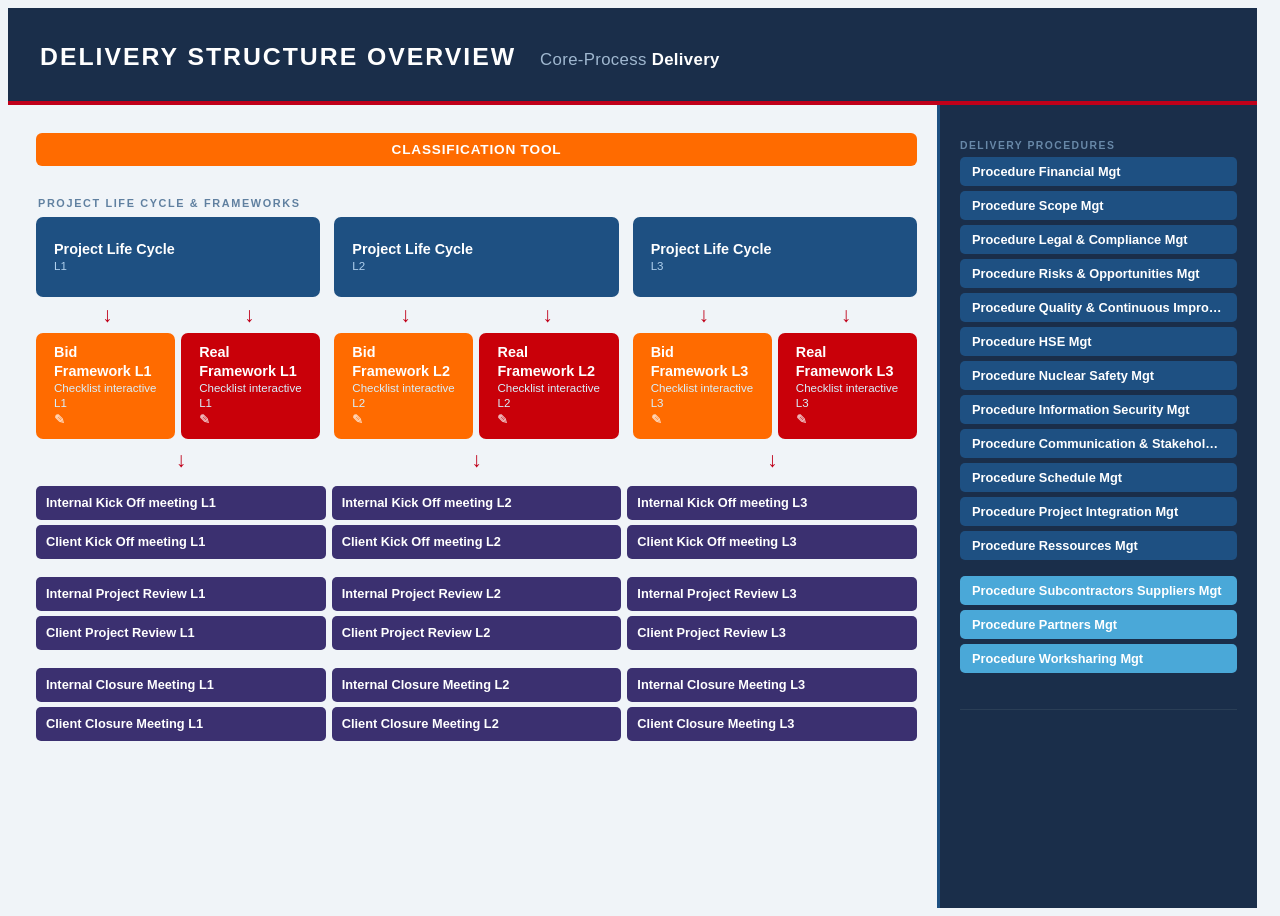
==== commit f15117d8: "Enhance project lifecycle buttons and structure Added buttons for Bid and Real Frameworks for levels" ====
--- a/index.html
+++ b/index.html
@@ -30,11 +30,20 @@
           Project Life Cycle
           <span class="btn-label">L1</span>
         </button>
-        <span class="row-arrow">↓</span>
-        <button class="btn-framework" onclick="window.open('matrix.html?phase=opportunity', '_blank')">
-          Framework L1
-          <span class="btn-label">Checklist interactive L1</span>
-        </button>
+        <div class="plc-row-arrows">
+          <span class="row-arrow">↓</span>
+          <span class="row-arrow">↓</span>
+        </div>
+        <div class="plc-row-buttons">
+          <button class="btn-framework" onclick="window.open('matrix.html?phase=opportunity', '_blank')">
+            Bid Framework L1
+            <span class="btn-label">Checklist interactive L1</span>
+          </button>
+          <button class="btn-framework2" onclick="window.open('matrix.html?phase=initialisation', '_blank')">
+            Real Framework L1
+            <span class="btn-label">Checklist interactive L1</span>
+          </button>
+        </div>
       </div>
 
       <!-- Level 2 -->
@@ -43,11 +52,20 @@
           Project Life Cycle
           <span class="btn-label">L2</span>
         </button>
-        <span class="row-arrow">↓</span>
-        <button class="btn-framework" onclick="window.open('matrix.html?phase=opportunity', '_blank')">
-          Framework L2
-          <span class="btn-label">Checklist interactive L2</span>
-        </button>
+        <div class="plc-row-arrows">
+          <span class="row-arrow">↓</span>
+          <span class="row-arrow">↓</span>
+        </div>
+        <div class="plc-row-buttons">
+          <button class="btn-framework" onclick="window.open('matrix.html?phase=opportunity', '_blank')">
+            Bid Framework L2
+            <span class="btn-label">Checklist interactive L2</span>
+          </button>
+          <button class="btn-framework2" onclick="window.open('matrix.html?phase=initialisation', '_blank')">
+            Real Framework L2
+            <span class="btn-label">Checklist interactive L2</span>
+          </button>
+        </div>
       </div>
 
       <!-- Level 3 -->
@@ -56,12 +74,22 @@
           Project Life Cycle
           <span class="btn-label">L3</span>
         </button>
-        <span class="row-arrow">↓</span>
-        <button class="btn-framework" onclick="window.open('matrix.html?phase=opportunity', '_blank')">
-          Framework L3
-          <span class="btn-label">Checklist interactive L3</span>
-        </button>
+        <div class="plc-row-arrows">
+          <span class="row-arrow">↓</span>
+          <span class="row-arrow">↓</span>
+        </div>
+        <div class="plc-row-buttons">
+          <button class="btn-framework" onclick="window.open('matrix.html?phase=opportunity', '_blank')">
+            Bid Framework L3
+            <span class="btn-label">Checklist interactive L3</span>
+          </button>
+          <button class="btn-framework2" onclick="window.open('matrix.html?phase=initialisation', '_blank')">
+            Real Framework L3
+            <span class="btn-label">Checklist interactive L3</span>
+          </button>
+        </div>
       </div>
+
     </div>
 
     <!-- Governance meetings -->
--- a/styles.css
+++ b/styles.css
@@ -29,6 +29,14 @@
   --assystel-blue: #0078c8;
 }
 
+html {
+  /* Réserve l'espace de la barre de défilement même quand elle n'est pas
+     encore affichée, pour éviter qu'elle apparaisse/disparaisse entre le
+     premier rendu et un refresh et décale ainsi les calculs de largeur
+     (ex: .page { width: min(1600px, 100%) }) utilisés par les flèches SVG. */
+  scrollbar-gutter: stable;
+}
+
 * {
   box-sizing: border-box;
 }
@@ -142,11 +150,25 @@
 }
 
 .plc-row {
-  display:flex;
+  display: flex;
   flex-direction: column;
   align-items: stretch;
-  gap: 10px;
+  gap: 6px;
   flex: 1;
+}
+
+/* Les deux flèches côte à côte */
+.plc-row-arrows {
+  display: flex;
+  flex-direction: row;
+  justify-content: space-around;
+}
+
+/* Les deux boutons Framework empilés */
+.plc-row-buttons {
+  display: grid;
+  grid-template-columns: auto auto;
+  gap: 6px;
 }
 
 /* PLC button (blue dark) → index.html */
@@ -194,7 +216,7 @@
 
 /* Framework button (light blue) → matrix.html */
 .btn-framework {
-  background: var(--blue-pale);
+  background: var(--orange);
   color: var(--white);
   border: none;
   border-radius: 7px;
@@ -207,10 +229,33 @@
   transition: background 0.15s, transform 0.1s;
 }
 
+.btn-framework2 {
+  background: var(--red);
+  color: var(--white);
+  border: none;
+  border-radius: 7px;
+  padding: 10px 18px;
+  font-size: 0.9rem;
+  font-weight: 700;
+  cursor: pointer;
+  text-align: left;
+  line-height: 1.3;
+  transition: background 0.15s, transform 0.1s;
+}
+
 .btn-framework:hover { background: #2e9dd4; transform: translateY(-1px); }
 .btn-framework .btn-label { font-size: 0.72rem; font-weight: 400; color: #d8f0fc; display: block; }
 /* ── Dots on framework ── */
 .btn-framework::after {
+  content: " ✎";
+  font-size: 0.8rem;
+  opacity: 0.7;
+}
+
+.btn-framework2:hover { background: #2e9dd4; transform: translateY(-1px); }
+.btn-framework2 .btn-label { font-size: 0.72rem; font-weight: 400; color: #d8f0fc; display: block; }
+/* ── Dots on framework ── */
+.btn-framework2::after {
   content: " ✎";
   font-size: 0.8rem;
   opacity: 0.7;
@@ -512,7 +557,7 @@
 
 .lifecycle {
   position: relative;
-  min-height: 680px;   /* était 520px — plus de hauteur pour séparer les deux tracks */
+  min-height: 750px;   /* hauteur augmentée pour laisser la flèche passer */
   overflow: hidden;
   border: 1px solid var(--line);
   border-radius: 8px;
@@ -568,9 +613,9 @@
   position: absolute;
   top: 80px;
   left: 28px;
-  right: 28px;
+  right: 160px;
   display: grid;
-  /* 4 phases + 4 gates (gate after each phase incl. handover transition) */
+  /* 4 phases + 4 gates — right réduit pour laisser passer la flèche */
   grid-template-columns: 1fr 52px 1fr 52px 1fr 52px 1fr 52px;
   gap: 0;
   align-items: stretch;
@@ -751,9 +796,9 @@
   position: absolute;
   bottom: -35px;
   left: 28px;
-  right: 28px;
+  right: 160px;
   display: grid;
-  /* 4 real phases + 3 gates between them */
+  /* 4 real phases + 3 gates — right réduit comme bid-track */
   grid-template-columns: 1fr 52px 52px 1fr 52px 52px 52px 1fr 52px 52px 1fr;
   gap: 0;
   align-items: stretch;
@@ -827,33 +872,45 @@
   text-align: left;
 }
 
+.phase-subtitle {
+  display: none;
+  margin-top: 4px;
+  font-weight: 600;
+  font-size: 11px;
+  line-height: 1.25;
+  color: #555;            /* texte sombre sur fond clair */
+  text-align: left;
+}
+
 /* ─── Handover loop arrow ─── */
 
 .handover-loop {
   position: absolute;
-  top: 142px;
-  right: 92px;
-  width: 270px;
-  height: 245px;
-  border: 46px solid var(--orange);
-  border-left-color: transparent;
-  border-radius: 50%;
-  transform: rotate(18deg);
-  z-index: 1;
-  opacity: .95;
-}
-
+  /* Aligner horizontalement sur la dernière colonne du bid-track.
+     Le bid-track a 8 colonnes (4 phases + 4 gates) en grid.
+     Handover est la 7e colonne (index 6, 0-based).
+     On positionne la ligne à right: 28px + 52px (dernière gate) = ~80px du bord droit. */
+  right: 80px;
+  top: 170px;       /* bas du bid-track (top 80 + margin 30 + hauteur ~60px) */
+  width: 6px;
+  height: calc(100% - 170px - 210px); /* espace entre bid-track bas et real-backing haut */
+  background: var(--orange);
+  border-radius: 3px;
+  z-index: 2;
+}
+
+/* Flèche vers le bas au bout de la ligne */
 .handover-loop::after {
   content: "";
   position: absolute;
-  right: 12px;
-  bottom: -53px;
+  bottom: -12px;
+  left: 50%;
+  transform: translateX(-50%);
   width: 0;
   height: 0;
-  border-left: 62px solid transparent;
-  border-right: 22px solid transparent;
-  border-top: 72px solid var(--orange);
-  transform: rotate(-20deg);
+  border-left: 10px solid transparent;
+  border-right: 10px solid transparent;
+  border-top: 14px solid var(--orange);
 }
 
 /* ─── Real-track backing strip ─── */
@@ -861,11 +918,11 @@
 .real-backing {
   position: absolute;
   left: 0;
-  right: 200px;
+  right: 0;
   bottom: 210px;
   height: 60px;
-  background: var(--sand);
-  border-radius: 0 54px 54px 0;
+  background: transparent; /* dessiné en SVG */
+  border-radius: 0;  /* plat des deux côtés, il touche les bords */
   z-index: 1;
 }
 
@@ -2193,17 +2250,34 @@
 }
 
 /* ─── Responsive ─── */
-
-@media (max-width: 1360px) {
+@media (max-width: 1500px) {
   .workspace {
     grid-template-columns: 1fr;
   }
   .aside {
     grid-template-columns: minmax(0, 1fr) minmax(260px, .7fr);
   }
-}
-
-@media (max-width: 990px) {
+  .large-btn-procedure {
+    font-size: 0.8rem;
+  }
+  .btn-procedure--child2 {
+  font-size: 0.8rem;
+}
+}
+
+@media (max-width: 1160px) {
+  .phase-title {
+    font-size: 12px;
+  }
+}
+
+@media (max-width: 1090px) {
+  .phase-title {
+    font-size: 10px;
+  }
+}
+
+@media (max-width: 1020px) {
   .topbar,
   .aside {
     grid-template-columns: 1fr;
@@ -2211,6 +2285,10 @@
   .content {
     grid-template-columns: 1fr;
   }
+  .lifecycle {
+    display: grid;
+    grid-template-columns: 1fr 1fr;
+  }
   .tools {
     justify-content: stretch;
   }
@@ -2222,7 +2300,14 @@
     min-height: 2600px;
     padding: 88px 14px 22px;
   }
-
+  .phase-subtitle {
+    display: block;
+    color: #fff;
+    font-size: 11px;
+  }
+  .phase-note {
+    display: none;
+  }
   .lifecycle.bid-track.phase-title {
     font-size: 30px;
   }
@@ -2247,9 +2332,16 @@
   }
   .phase-node {
     min-height: 100px;
-  }
+
+  }
+  .gate-node,
   .gate-node2 {
-    min-height: 130px;
+    padding-bottom: 0px;
+    border: none;
+  }
+  .gate-node-badge,
+  .gate-node2-badge {
+    transform: translate(-50%, -65%);
   }
   .category-rail {
     position: static;
@@ -2262,11 +2354,26 @@
   .gate-node-title {
     writing-mode: horizontal-tb;
     transform: none;
-    font-size: 9px;
-    padding: 4px 2px;
+    font-size: 14px;
     text-align: center;
     white-space: normal;       /* autorise le retour à la ligne */
     overflow: hidden;
     line-height: 1.1;
-  }
-}+    width: auto;
+  }
+  .gate-wrapper--bid::before, 
+  .gate-wrapper--real::before {
+    border: none;
+    border-radius: 0;
+  }
+  .gate-wrapper--bid {
+    background: var(--orange-sand);
+  }
+  .gate-wrapper--real {
+    background: var(--red-sand);
+  }
+  .phase-subtitle {
+    margin-bottom: 4px;
+    margin-top: 0;
+  }
+}
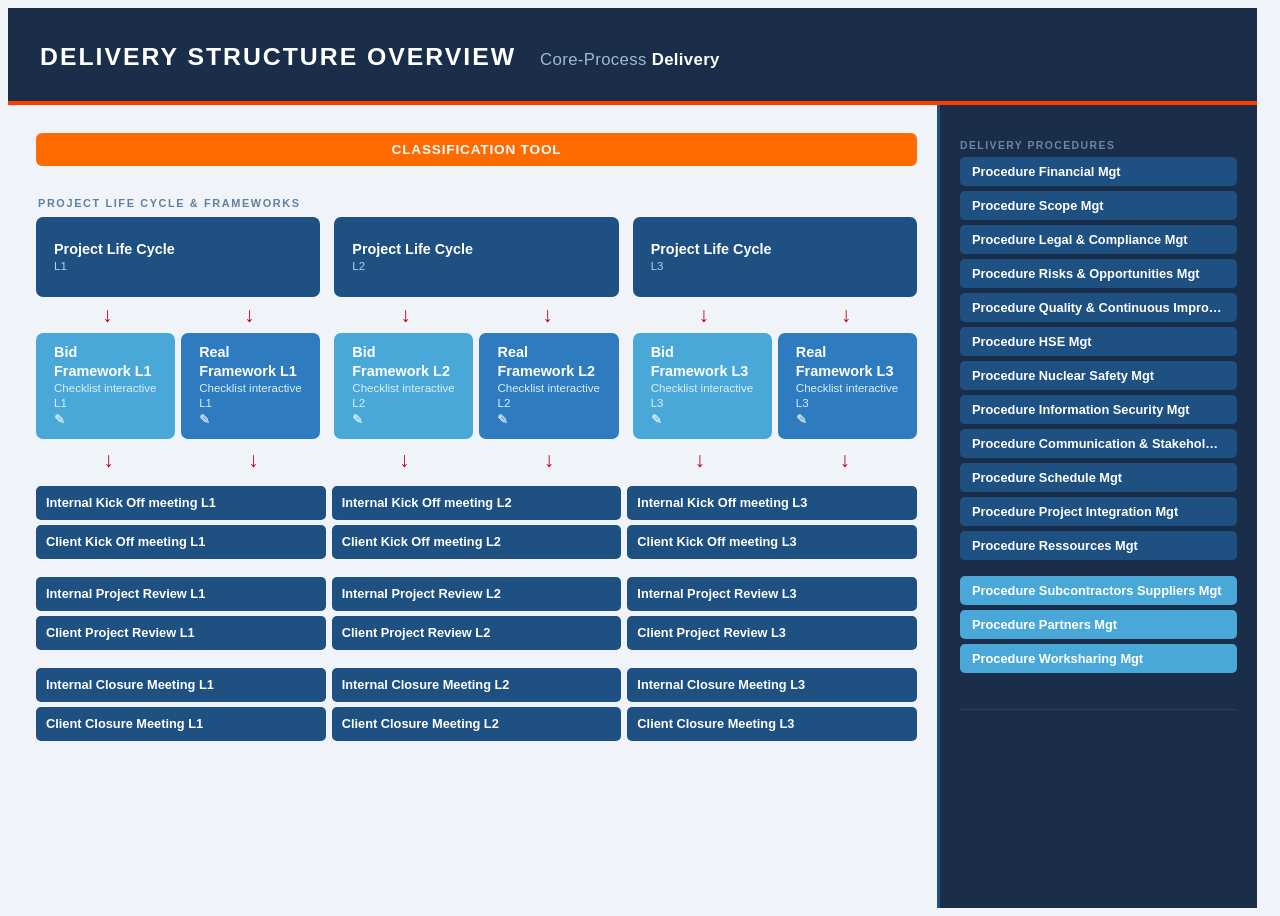
==== commit 01219ae7: "Update button onclick attributes to include 'from=index'" ====
--- a/index.html
+++ b/index.html
@@ -35,11 +35,11 @@
           <span class="row-arrow">↓</span>
         </div>
         <div class="plc-row-buttons">
-          <button class="btn-framework" onclick="window.open('matrix.html?phase=opportunity', '_blank')">
+          <button class="btn-framework" onclick="window.open('matrix.html?phase=opportunity&from=index', '_blank')">
             Bid Framework L1
             <span class="btn-label">Checklist interactive L1</span>
           </button>
-          <button class="btn-framework2" onclick="window.open('matrix.html?phase=initialisation', '_blank')">
+          <button class="btn-framework2" onclick="window.open('matrix.html?phase=initialisation&from=index', '_blank')">
             Real Framework L1
             <span class="btn-label">Checklist interactive L1</span>
           </button>
@@ -57,11 +57,11 @@
           <span class="row-arrow">↓</span>
         </div>
         <div class="plc-row-buttons">
-          <button class="btn-framework" onclick="window.open('matrix.html?phase=opportunity', '_blank')">
+          <button class="btn-framework" onclick="window.open('matrix.html?phase=opportunity&from=index', '_blank')">
             Bid Framework L2
             <span class="btn-label">Checklist interactive L2</span>
           </button>
-          <button class="btn-framework2" onclick="window.open('matrix.html?phase=initialisation', '_blank')">
+          <button class="btn-framework2" onclick="window.open('matrix.html?phase=initialisation&from=index', '_blank')">
             Real Framework L2
             <span class="btn-label">Checklist interactive L2</span>
           </button>
@@ -79,11 +79,11 @@
           <span class="row-arrow">↓</span>
         </div>
         <div class="plc-row-buttons">
-          <button class="btn-framework" onclick="window.open('matrix.html?phase=opportunity', '_blank')">
+          <button class="btn-framework" onclick="window.open('matrix.html?phase=opportunity&from=index', '_blank')">
             Bid Framework L3
             <span class="btn-label">Checklist interactive L3</span>
           </button>
-          <button class="btn-framework2" onclick="window.open('matrix.html?phase=initialisation', '_blank')">
+          <button class="btn-framework2" onclick="window.open('matrix.html?phase=initialisation&from=index', '_blank')">
             Real Framework L3
             <span class="btn-label">Checklist interactive L3</span>
           </button>
--- a/styles.css
+++ b/styles.css
@@ -7,6 +7,7 @@
   --orange: #ff6b00;
   --orange-sand: #FAB475;
   --orange-dark: #ad4100;
+  --orange-accent: #ff3c00;
   --red: #c90009;
   --red-dark: #970007;
   --red-sand: #FF7A7A;
@@ -63,7 +64,7 @@
   background: var(--blue-dark);
   color: var(--white);
   padding: 18px 32px 14px;
-  border-bottom: 4px solid var(--red-accent);
+  border-bottom: 4px solid var(--orange-accent);
   display: flex;
   align-items: baseline;
   gap: 24px;
@@ -216,7 +217,7 @@
 
 /* Framework button (light blue) → matrix.html */
 .btn-framework {
-  background: var(--orange);
+  background: var(--blue-pale);
   color: var(--white);
   border: none;
   border-radius: 7px;
@@ -230,7 +231,7 @@
 }
 
 .btn-framework2 {
-  background: var(--red);
+  background: var(--blue-light);
   color: var(--white);
   border: none;
   border-radius: 7px;
@@ -446,7 +447,7 @@
 }
 
 .btn-meeting {
-  background: var(--violet);
+  background: var(--blue-mid);
   color: var(--white);
   border: none;
   border-radius: 5px;
@@ -678,16 +679,6 @@
   min-height: unset;
 }
 
-.gate-node:hover {
-  filter: brightness(.88);
-  transform: translateY(-2px);
-}
-
-.gate-node2:hover {
-  filter: brightness(.88);
-  transform: translateY(-2px);
-}
-
 .gate-node-badge {
   font-size: 9px;
   font-weight: 800;
@@ -727,7 +718,7 @@
   position: absolute;
   top: 0;                   /* bord supérieur du wrapper */
   left: 50%;
-  transform: translate(-50%, -85%);  /* 75% du badge dépasse au-dessus, 25% reste dans le wrapper */
+  transform: translate(-50%, -70%);  /* 75% du badge dépasse au-dessus, 25% reste dans le wrapper */
   z-index: 4;
   flex-shrink: 0;
   /* conserver toutes vos autres règles (taille, couleur, border...) */
@@ -790,6 +781,23 @@
   white-space: normal;
   width: 100px;
   margin-left: 95px;
+}
+
+.gate-node-title4 {
+  writing-mode: horizontal-tb;   /* remplace vertical-rl */
+  transform: none;
+  font-size: clamp(10px, 1.4vw, 13px);
+  font-weight: 900;
+  text-transform: uppercase;
+  text-align: center;
+  color: var(--orange-dark);
+  line-height: 1.2;
+  margin-top: 5px;
+  padding: 0 2px;
+  white-space: normal;
+  width: 100px;
+  margin-left: 50px;
+  display: none; /* Masqué par défaut, affiché uniquement pour la 4e gate du real-track */
 }
 
 .real-track {
@@ -1372,7 +1380,8 @@
    Elle dépasse aussi un peu au-dessus du wrapper et un peu en dessous du
    début du gate-node, pour créer l'effet "pilule" autour du badge. */
 .gate-wrapper--bid::before,
-.gate-wrapper--real::before {
+.gate-wrapper--real::before,
+.gate-wrapper--border::before {
   content: "";
   position: absolute;
   top: -15px;
@@ -1390,6 +1399,10 @@
 }
 
 .gate-wrapper--real::before {
+  background: var(--red-sand);
+}
+
+.gate-wrapper--border::before {
   background: var(--red-sand);
 }
 
@@ -2288,6 +2301,9 @@
   .lifecycle {
     display: grid;
     grid-template-columns: 1fr 1fr;
+    min-height: 1650px;
+    padding: 30px 14px 22px;
+    column-gap: 10px;
   }
   .tools {
     justify-content: stretch;
@@ -2295,10 +2311,6 @@
   .search
   {
     width: 100%;
-  }
-  .lifecycle {
-    min-height: 2600px;
-    padding: 88px 14px 22px;
   }
   .phase-subtitle {
     display: block;
@@ -2310,6 +2322,9 @@
   }
   .lifecycle.bid-track.phase-title {
     font-size: 30px;
+  }
+  .phase-title {
+    font-size: 16px;
   }
   .lane-label.bid,
   .lane-label.real {
@@ -2317,6 +2332,23 @@
     margin: 16px 0 8px;
     font-size: 30px;
   }
+  .lane-label.real {
+    margin-bottom:30px;
+  }
+  .gate-node-title2 {
+    margin-top: 10px;
+    margin-left: 0;
+  }
+  .gate-node-title3 {
+    margin-left: 0;
+    transform: translateX(0);
+    margin-top: 10px;
+  }
+  .gate-node-title4 {
+    margin-top: 10px;
+    display: block;
+    margin-left: 0;
+  }
   .bid-track,
   .real-track {
     position: static;
@@ -2330,18 +2362,38 @@
   .gate {
     display: none;
   }
+
+  #handoverConnector,
+  #realBackingSvg {
+    display: none;
+  }
   .phase-node {
     min-height: 100px;
 
   }
+  /* Séparation visuelle entre les gates */
+  .gate-wrapper {
+    border-top: 2px solid rgba(255, 255, 255, 0.55);
+    padding-top: 36px;   /* espace pour que le badge (50px, sort à ~70%) ne chevauche pas le titre du dessus */
+    min-width: 300px;
+    cursor: pointer;     /* toute la surface est cliquable en mode colonne */
+    transition: filter .15s, opacity .15s;
+  }
+
+  .gate-wrapper:hover {
+    filter: brightness(0.93);
+    opacity: 0.92;
+  }
+
   .gate-node,
   .gate-node2 {
     padding-bottom: 0px;
     border: none;
+    overflow: visible;
   }
   .gate-node-badge,
-  .gate-node2-badge {
-    transform: translate(-50%, -65%);
+  .gate-node-badge2 {
+    transform: translate(-50%, -25%);
   }
   .category-rail {
     position: static;
@@ -2360,9 +2412,11 @@
     overflow: hidden;
     line-height: 1.1;
     width: auto;
+    margin-top: 10px;
   }
   .gate-wrapper--bid::before, 
-  .gate-wrapper--real::before {
+  .gate-wrapper--real::before, 
+  .gate-wrapper--border::before {
     border: none;
     border-radius: 0;
   }
@@ -2371,9 +2425,38 @@
   }
   .gate-wrapper--real {
     background: var(--red-sand);
+    border-bottom: 10px solid rgba(255, 255, 255, 0.55);
+  }
+  /* Après la règle existante .gate-wrapper--real */
+  .gate-wrapper--last {
+    border-bottom: none !important;
+  }
+  .gate-wrapper--border {
+    background: var(--red-sand);
+    border-bottom: 0;
   }
   .phase-subtitle {
     margin-bottom: 4px;
     margin-top: 0;
   }
 }
+@media (max-width: 780px) {
+  .lane-label.bid {
+    width: 280px;
+  }
+}
+
+@media (max-width: 700px) {
+  /* Conteneur scrollable horizontalement */
+  .main {
+    overflow-x: auto;
+    -webkit-overflow-scrolling: touch;
+  }
+
+  /* Le lifecycle garde sa largeur minimale à deux colonnes
+     au lieu de s'écraser */
+  .lifecycle {
+    min-width: 700px;   /* 2 × 300px (min-width gate-wrapper) + gaps + padding */
+    width: 100%;
+  }
+}
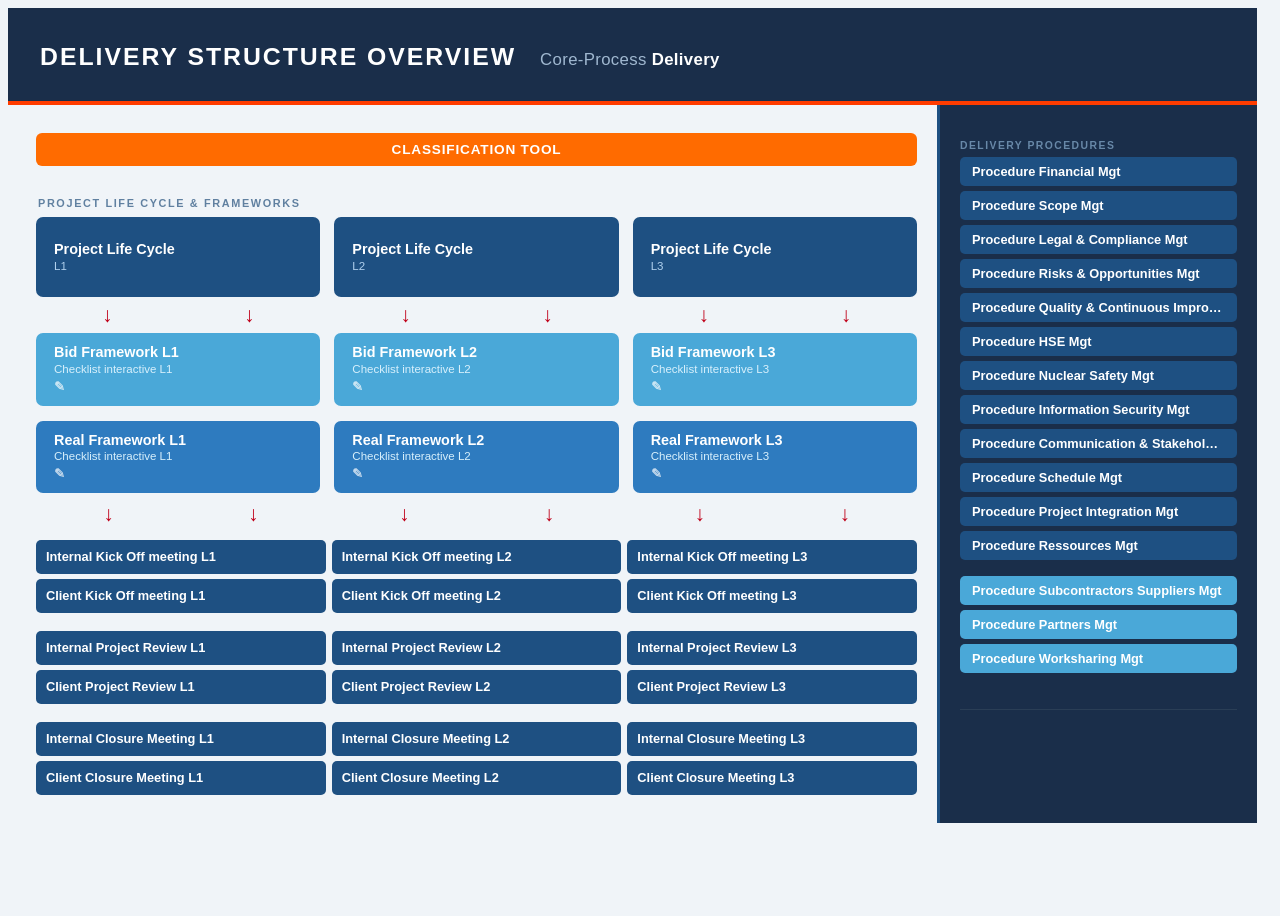
==== commit f9377029: "Add app div and header to index.html" ====
--- a/index.html
+++ b/index.html
@@ -8,6 +8,7 @@
 </head>
 <body>
 
+  <div class="app">
 <header class="page-header">
   <h1>Delivery Structure Overview</h1>
   <span class="sub">Core-Process <strong>Delivery</strong></span>
@@ -112,6 +113,7 @@
     <hr class="right-divider">
   </div>
 </div>
+</div>
 
 <script src="data.js"></script>
 <script src="home.js"></script>
--- a/styles.css
+++ b/styles.css
@@ -22,12 +22,15 @@
   --blue-pale:   #4aa8d8;
   --violet:      #3b3070;
   --violet-hover:#4d409a;
+  --violet-light: #C2A3E0;
+  --violet-light-hover: #D9C2F0;
   --red-accent:  #c0001a;
   --white:       #ffffff;
   --bg:          #f0f4f8;
   --text-light:  #e8f0f8;
   --border:      #c8d8e8;
   --assystel-blue: #0078c8;
+  --green: #00C706;
 }
 
 html {
@@ -59,6 +62,12 @@
   cursor: pointer;
 }
 
+.app {
+  width: 100%;
+  min-width: 100%;
+  margin: 0;
+}
+
 /* ── Header ── */
 .page-header {
   background: var(--blue-dark);
@@ -68,6 +77,7 @@
   display: flex;
   align-items: baseline;
   gap: 24px;
+  min-width: 672px;
 }
 .page-header h1 {
   font-size: 1.55rem;
@@ -94,11 +104,21 @@
   gap: 0;
   flex: 1;
   min-height: 0;
+  width: 100%;
 }
 
 /* ── Left panel ── */
 .left-panel {
   flex: 1 1 0;
+  padding: 28px 20px 28px 28px;
+  display: flex;
+  flex-direction: column;
+  gap: 0;
+}
+
+/* ── Left panel 2 ── */
+.left-panel2 {
+  flex: 0.5 1 0;
   padding: 28px 20px 28px 28px;
   display: flex;
   flex-direction: column;
@@ -143,6 +163,26 @@
   cursor: default;
 }
 
+.SE-classification-banner {
+  background: var(--green);
+  color: var(--white);
+  font-weight: 700;
+  font-size: 0.85rem;
+  letter-spacing: 0.06em;
+  text-transform: uppercase;
+  padding: 9px 18px;
+  border-radius: 6px;
+  margin-bottom: 20px;
+  text-align: center;
+  cursor: default;
+  min-width: 220px;
+}
+
+.SE-procedures-section {
+  margin-left: 5%;
+  max-width: 90%;
+}
+
 /* ── PLC rows ── */
 .plc-section {
   display: flex;
@@ -168,8 +208,8 @@
 /* Les deux boutons Framework empilés */
 .plc-row-buttons {
   display: grid;
-  grid-template-columns: auto auto;
-  gap: 6px;
+  grid-template-columns: auto;
+  gap: 15px;
 }
 
 /* PLC button (blue dark) → index.html */
@@ -262,6 +302,36 @@
   opacity: 0.7;
 }
 
+.btn-framework4 {
+  background: var(--violet);
+  color: var(--white);
+  border: none;
+  border-radius: 7px;
+  padding: 25px 18px;
+  font-size: 0.9rem;
+  font-weight: 700;
+  cursor: pointer;
+  text-align: left;
+  line-height: 1.3;
+  transition: background 0.15s, transform 0.1s;
+}
+
+.btn-framework4:hover { background: var(--violet-hover); transform: translateY(-1px); }
+.btn-framework4 .btn-label { font-size: 0.72rem; font-weight: 400; color: #d8f0fc; display: block; }
+
+.btn-framework5 {
+  background: var(--bg);
+  color: var(--bg);
+  border: none;
+  border-radius: 7px;
+  padding: 25px 18px;
+  font-size: 0.9rem;
+  font-weight: 700;
+  text-align: left;
+  line-height: 1.3;
+  transition: background 0.15s, transform 0.1s;
+}
+
 /* ── Right panel sections ── */
 .right-section-title {
   font-size: 0.65rem;
@@ -272,11 +342,27 @@
   margin-bottom: 6px;
 }
 
+.right-section-title2 {
+  font-size: 0.65rem;
+  font-weight: 700;
+  letter-spacing: 0.14em;
+  text-transform: uppercase;
+  color: #6888a8;
+  margin-bottom: 15px;
+}
+
 /* Procedure buttons */
 .procedures-grid {
   display: flex;
   flex-direction: column;
   gap: 5px;
+  margin-bottom: 16px;
+}
+
+.procedures-grid2 {
+  display: flex;
+  flex-direction: column;
+  gap: 15px;
   margin-bottom: 16px;
 }
 
@@ -344,6 +430,39 @@
   text-overflow: ellipsis;
 }
 
+.btn-procedure5 {
+  background: var(--green);
+  color: var(--white);
+  border: none;
+  border-radius: 5px;
+  padding: 7px 12px;
+  font-size: 0.8rem;
+  font-weight: 600;
+  cursor: pointer;
+  text-align: left;
+  transition: background 0.15s;
+  white-space: nowrap;
+  overflow: hidden;
+  text-overflow: ellipsis;
+}
+
+.btn-procedure3 {
+  background: var(--blue-mid);
+  color: var(--white);
+  border: none;
+  border-radius: 5px;
+  padding: 7px 12px;
+  font-size: 0.8rem;
+  font-weight: 600;
+  cursor: pointer;
+  text-align: left;
+  transition: background 0.15s;
+  white-space: nowrap;
+  overflow: hidden;
+  text-overflow: ellipsis;
+  min-width: 250px;
+}
+
 .btn-procedure:hover { background: var(--blue-light); }
 .btn-procedure2:hover { background: #2e9dd4; }
 .large-btn-procedure:hover { background: var(--blue-light); }
@@ -360,6 +479,13 @@
   border-bottom-left-radius: 0;
   border-bottom-right-radius: 0;
   background: var(--blue-light);
+}
+
+/* État déplié du bouton parent violet (plc-row) */
+.btn-framework4.is-expanded {
+  border-bottom-left-radius: 0;
+  border-bottom-right-radius: 0;
+  background: var(--violet-hover);
 }
 
 .proc-sub-group {
@@ -375,6 +501,11 @@
   display: flex;
 }
 
+/* Ligne de gauche en violet, uniquement pour les dropdowns des plc-row (BD) */
+.plc-row-buttons .proc-sub-group {
+  border-left-color: var(--violet-hover);
+}
+
 .btn-procedure--child {
   border-radius: 4px;
   font-size: 0.77rem;
@@ -397,12 +528,35 @@
   font-size: 0.47rem;
 }
 
+.btn-procedure--child3 {
+  border-radius: 4px;
+  font-size: 0.72rem;
+  background: var(--violet);
+}
+
+.btn-procedure--child3::before {
+  content: "└ ";
+  opacity: 0.45;
+  font-size: 0.67rem;
+}
+.btn-procedure--child3:hover {
+  background: var(--violet-hover);
+}
+
 .btn-procedure--doc {
   background: var(--violet);
 }
 
 .btn-procedure--doc:hover {
   background: var(--violet-hover);
+}
+
+.btn-procedure--doc2 {
+  background: var(--violet-light);
+}
+
+.btn-procedure--doc2:hover {
+  background: var(--violet-light-hover);
 }
 
 /* Sub-docs row (PMOP, HSE Plan, etc.) */
@@ -2218,6 +2372,53 @@
   font-size: 22px;
 }
 
+/* ─── Back button ─── */
+
+.btn-back {
+  display: inline-flex;
+  align-items: center;
+  gap: 8px;
+  padding: 10px 16px;
+  border: 1px solid var(--line);
+  border-radius: 8px;
+  background: #fff;
+  color: var(--blue);
+  font-weight: 800;
+  font-size: 14px;
+  text-transform: uppercase;
+  letter-spacing: .02em;
+  box-shadow: var(--shadow);
+  cursor: pointer;
+  white-space: nowrap;
+  transition: transform .15s ease, background .15s ease;
+}
+
+.btn-back .btn-back-arrow {
+  font-size: 16px;
+  line-height: 1;
+}
+
+.btn-back:hover {
+  background: var(--blue);
+  color: #fff;
+  transform: translateY(-1px);
+}
+
+.topbar .btn-back {
+  margin-bottom: 4px;
+}
+
+.topbar-actions {
+  display: flex;
+  flex-direction: column;
+  align-items: flex-end;
+  gap: 8px;
+}
+
+.topbar.is-real .topbar-actions {
+  align-items: flex-start;
+}
+
 .drawer-body {
   padding: 20px;
   overflow: auto;
@@ -2440,12 +2641,21 @@
     margin-top: 0;
   }
 }
+@media (max-width: 795px) {
+  .btn-procedure3{
+    font-size: 0.7rem;
+  }
+}
 @media (max-width: 780px) {
   .lane-label.bid {
     width: 280px;
   }
 }
-
+@media (max-width: 710px) {
+  .btn-procedure3{
+    font-size: 0.6rem;
+  }
+}
 @media (max-width: 700px) {
   /* Conteneur scrollable horizontalement */
   .main {
@@ -2460,3 +2670,18 @@
     width: 100%;
   }
 }
+@media (max-width: 685px) {
+  .btn-procedure--child {
+    font-size: 0.6rem;
+  }
+}
+@media (max-width: 625px) {
+  .btn-procedure {
+    font-size: 0.6rem;
+  }
+}
+@media (max-width: 575px) {
+  .btn-procedure--child {
+    font-size: 0.5rem;
+  }
+}
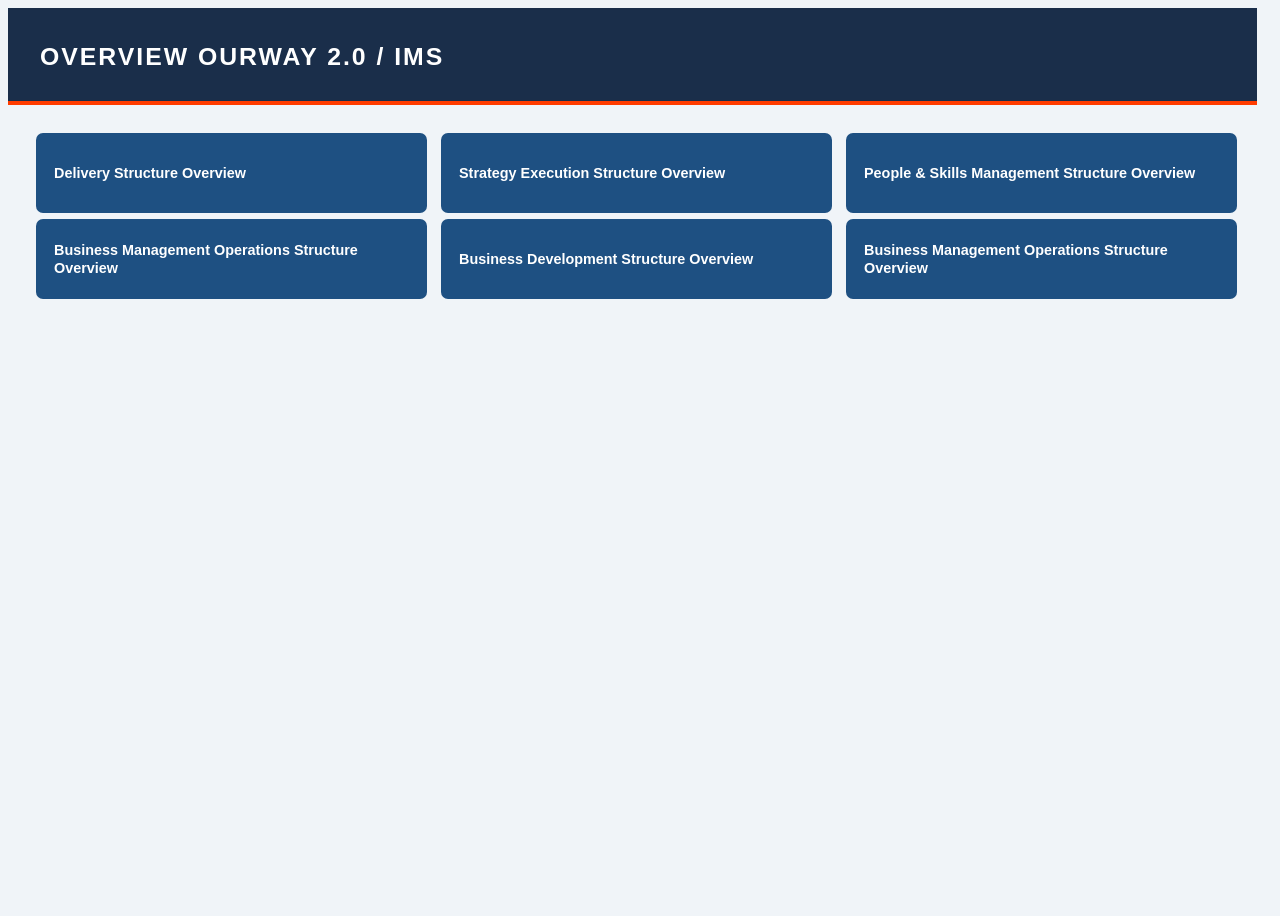
==== commit d2ef4caa: "Update title and content for overview page" ====
--- a/index.html
+++ b/index.html
@@ -3,15 +3,14 @@
 <head>
   <meta charset="utf-8">
   <meta name="viewport" content="width=device-width, initial-scale=1">
-  <title>Delivery Structure Overview</title>
+  <title>Ourway 2.0 Overview</title>
   <link rel="stylesheet" href="styles.css">
 </head>
 <body>
 
   <div class="app">
 <header class="page-header">
-  <h1>Delivery Structure Overview</h1>
-  <span class="sub">Core-Process <strong>Delivery</strong></span>
+  <h1>Overview Ourway 2.0 / IMS</h1>
 </header>
 
 <div class="layout">
@@ -19,103 +18,56 @@
   <!-- ═══════════════ LEFT ═══════════════ -->
   <div class="left-panel">
 
-    <div class="classification-banner">Classification Tool</div>
-
-    <p class="section-title">Project Life Cycle &amp; Frameworks</p>
-
     <div class="plc-section">
 
       <!-- Level 1 -->
       <div class="plc-row">
-        <button class="btn-plc" onclick="window.open('Life_cycle.html', '_blank')">
-          Project Life Cycle
-          <span class="btn-label">L1</span>
+        <button class="btn-plc" onclick="window.open('DS.html', '_blank')">
+          Delivery Structure Overview
+          <span class="btn-label"></span>
         </button>
-        <div class="plc-row-arrows">
-          <span class="row-arrow">↓</span>
-          <span class="row-arrow">↓</span>
-        </div>
-        <div class="plc-row-buttons">
-          <button class="btn-framework" onclick="window.open('matrix.html?phase=opportunity&from=index', '_blank')">
-            Bid Framework L1
-            <span class="btn-label">Checklist interactive L1</span>
-          </button>
-          <button class="btn-framework2" onclick="window.open('matrix.html?phase=initialisation&from=index', '_blank')">
-            Real Framework L1
-            <span class="btn-label">Checklist interactive L1</span>
-          </button>
-        </div>
+    
+        
+        <button class="btn-plc" onclick="window.open('BMO.html', '_blank')">
+        Business Management Operations Structure Overview
+        <span class="btn-label"></span>
+        </button>
       </div>
 
       <!-- Level 2 -->
-      <div class="plc-row">
-        <button class="btn-plc" onclick="window.open('Life_cycle.html', '_blank')">
-          Project Life Cycle
-          <span class="btn-label">L2</span>
+       <div class="plc-row">
+      <button class="btn-plc" onclick="window.open('Execution.html', '_blank')">
+          Strategy Execution Structure Overview
+          <span class="btn-label"></span>
         </button>
-        <div class="plc-row-arrows">
-          <span class="row-arrow">↓</span>
-          <span class="row-arrow">↓</span>
-        </div>
-        <div class="plc-row-buttons">
-          <button class="btn-framework" onclick="window.open('matrix.html?phase=opportunity&from=index', '_blank')">
-            Bid Framework L2
-            <span class="btn-label">Checklist interactive L2</span>
-          </button>
-          <button class="btn-framework2" onclick="window.open('matrix.html?phase=initialisation&from=index', '_blank')">
-            Real Framework L2
-            <span class="btn-label">Checklist interactive L2</span>
-          </button>
-        </div>
+    
+        
+        <button class="btn-plc" onclick="window.open('BD.html', '_blank')">
+        Business Development Structure Overview
+        <span class="btn-label"></span>
+        </button>
       </div>
 
       <!-- Level 3 -->
-      <div class="plc-row">
-        <button class="btn-plc" onclick="window.open('Life_cycle.html', '_blank')">
-          Project Life Cycle
-          <span class="btn-label">L3</span>
-        </button>
-        <div class="plc-row-arrows">
-          <span class="row-arrow">↓</span>
-          <span class="row-arrow">↓</span>
+       <div class="plc-row">
+            <button class="btn-plc" onclick="window.open('P&S_Mgt.html', '_blank')">
+            People & Skills Management Structure Overview
+            <span class="btn-label"></span>
+            </button>
+        
+            
+            <button class="btn-plc" onclick="window.open('BMO.html', '_blank')">
+            Business Management Operations Structure Overview
+            <span class="btn-label"></span>
+            </button>
         </div>
-        <div class="plc-row-buttons">
-          <button class="btn-framework" onclick="window.open('matrix.html?phase=opportunity&from=index', '_blank')">
-            Bid Framework L3
-            <span class="btn-label">Checklist interactive L3</span>
-          </button>
-          <button class="btn-framework2" onclick="window.open('matrix.html?phase=initialisation&from=index', '_blank')">
-            Real Framework L3
-            <span class="btn-label">Checklist interactive L3</span>
-          </button>
-        </div>
-      </div>
-
     </div>
 
-    <!-- Governance meetings -->
-    <div class="meetings-section">
-      <div class="meetings-levels" id="meetingLevels"></div>
-    </div>
+</div>
 
-  </div>
-
-  <!-- ═══════════════ RIGHT ═══════════════ -->
-  <div class="right-panel">
-
-    <!-- Procedures -->
-    <div>
-      <p class="right-section-title">Delivery Procedures</p>
-      <div class="procedures-grid" id="procedureButtons"></div>
-      <div class="procedures-grid" id="procedureButtons2"></div>
-    </div>
-
-    <hr class="right-divider">
-  </div>
-</div>
 </div>
 
 <script src="data.js"></script>
-<script src="home.js"></script>
+<script src="OURWAY.js"></script>
 </body>
 </html>
--- a/styles.css
+++ b/styles.css
@@ -31,6 +31,7 @@
   --border:      #c8d8e8;
   --assystel-blue: #0078c8;
   --green: #00C706;
+  --green-hover: #00E000;
 }
 
 html {
@@ -468,6 +469,8 @@
 .large-btn-procedure:hover { background: var(--blue-light); }
 .large-btn-procedure2:hover { background: #2e9dd4; }
 
+.btn-procedure3:hover { background: var(--blue-light); }
+.btn-procedure5:hover { background: var(--green-hover); }
 
 /* ── Procedure sub-buttons ── */
 .proc-wrapper {
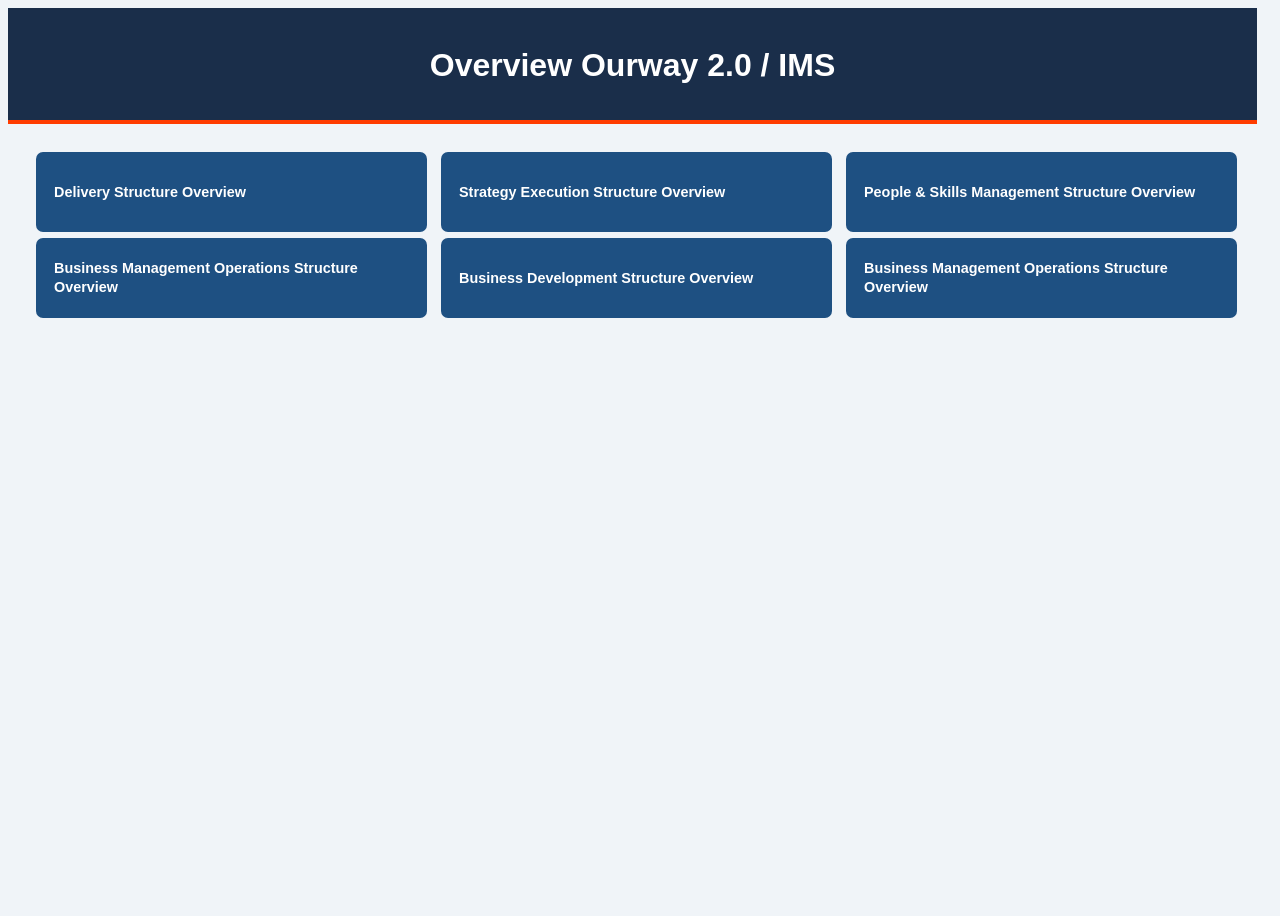
==== commit 3e61392f: "Rename header class from 'page-header' to 'header-title'" ====
--- a/index.html
+++ b/index.html
@@ -9,7 +9,7 @@
 <body>
 
   <div class="app">
-<header class="page-header">
+<header class="header-title">
   <h1>Overview Ourway 2.0 / IMS</h1>
 </header>
 
--- a/styles.css
+++ b/styles.css
@@ -87,6 +87,17 @@
   text-transform: uppercase;
 }
 
+.header-title {
+  background: var(--blue-dark);
+  color: var(--white);
+  padding: 18px 32px 14px;
+  border-bottom: 4px solid var(--orange-accent);
+  display: flex;
+  justify-content: center;
+  gap: 24px;
+  min-width: 672px;
+}
+
 .page-header .sub {
   font-size: 1.05rem;
   font-weight: 400;
